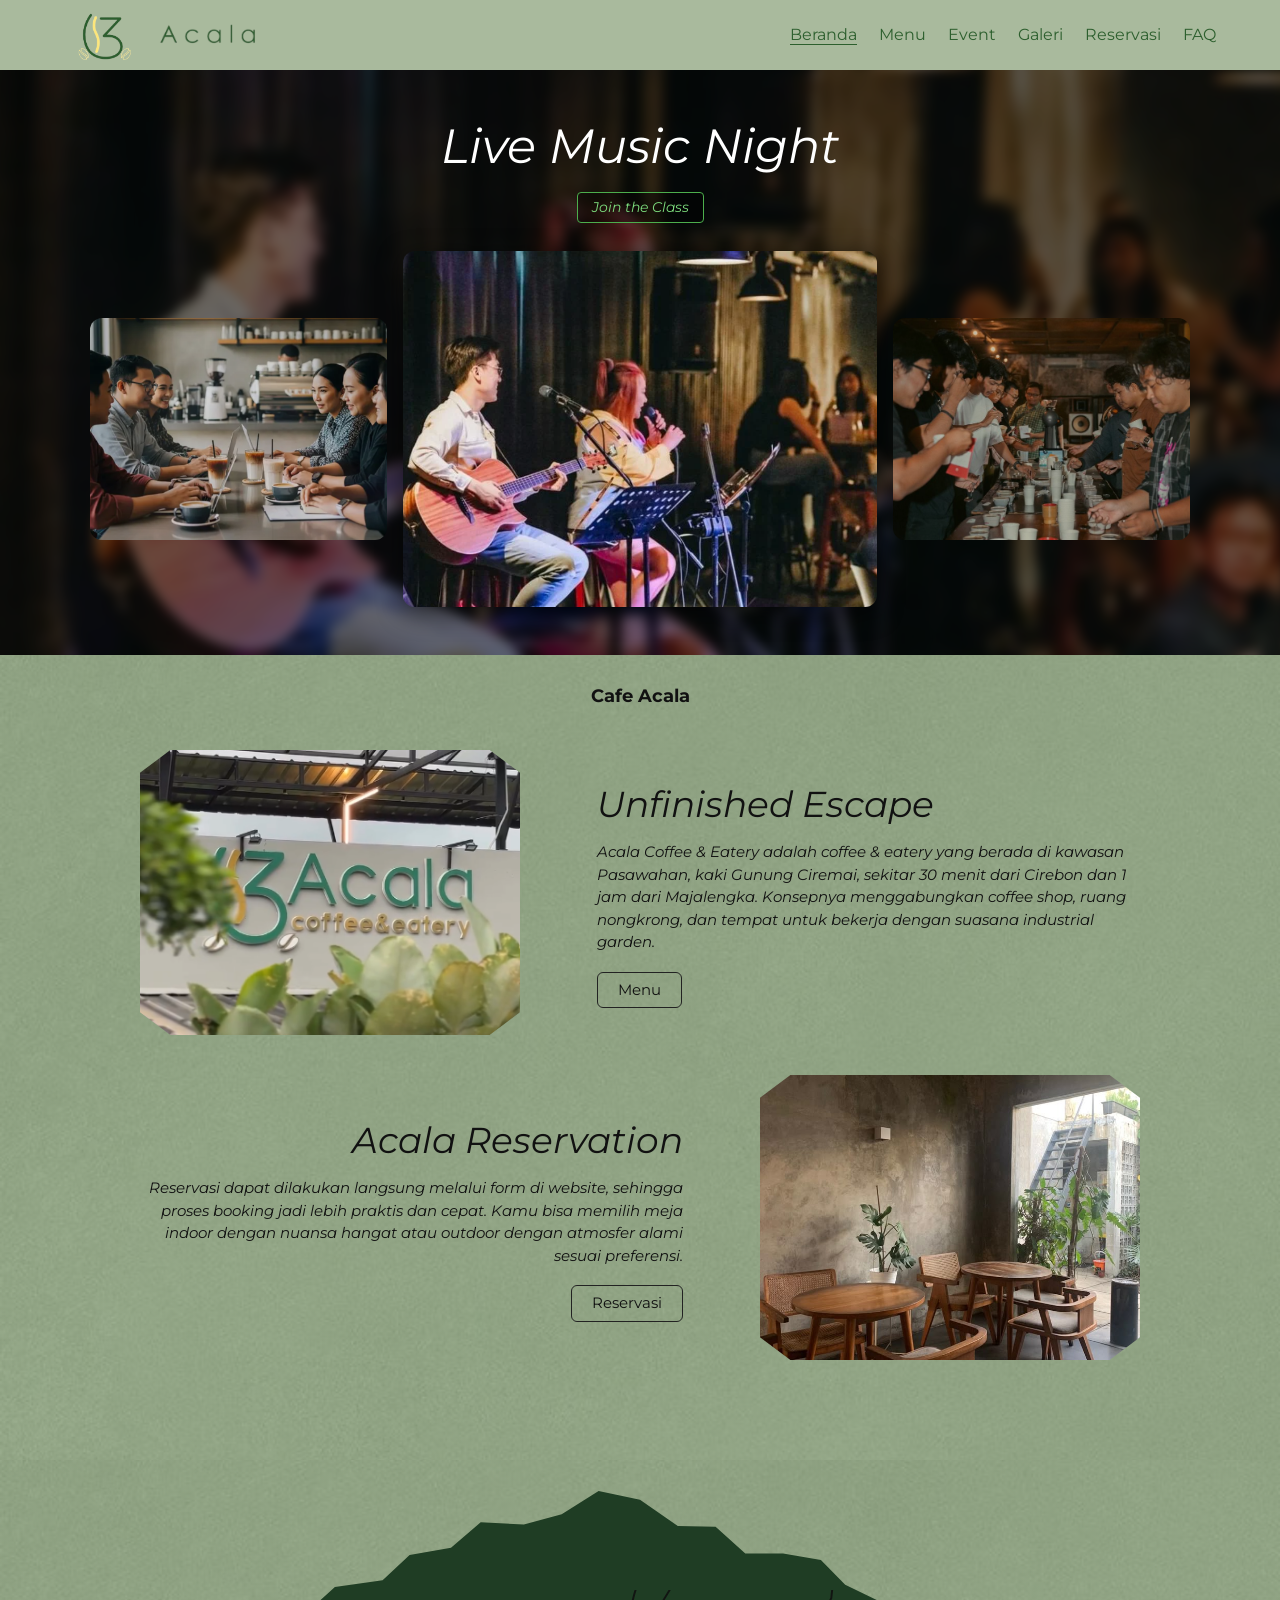
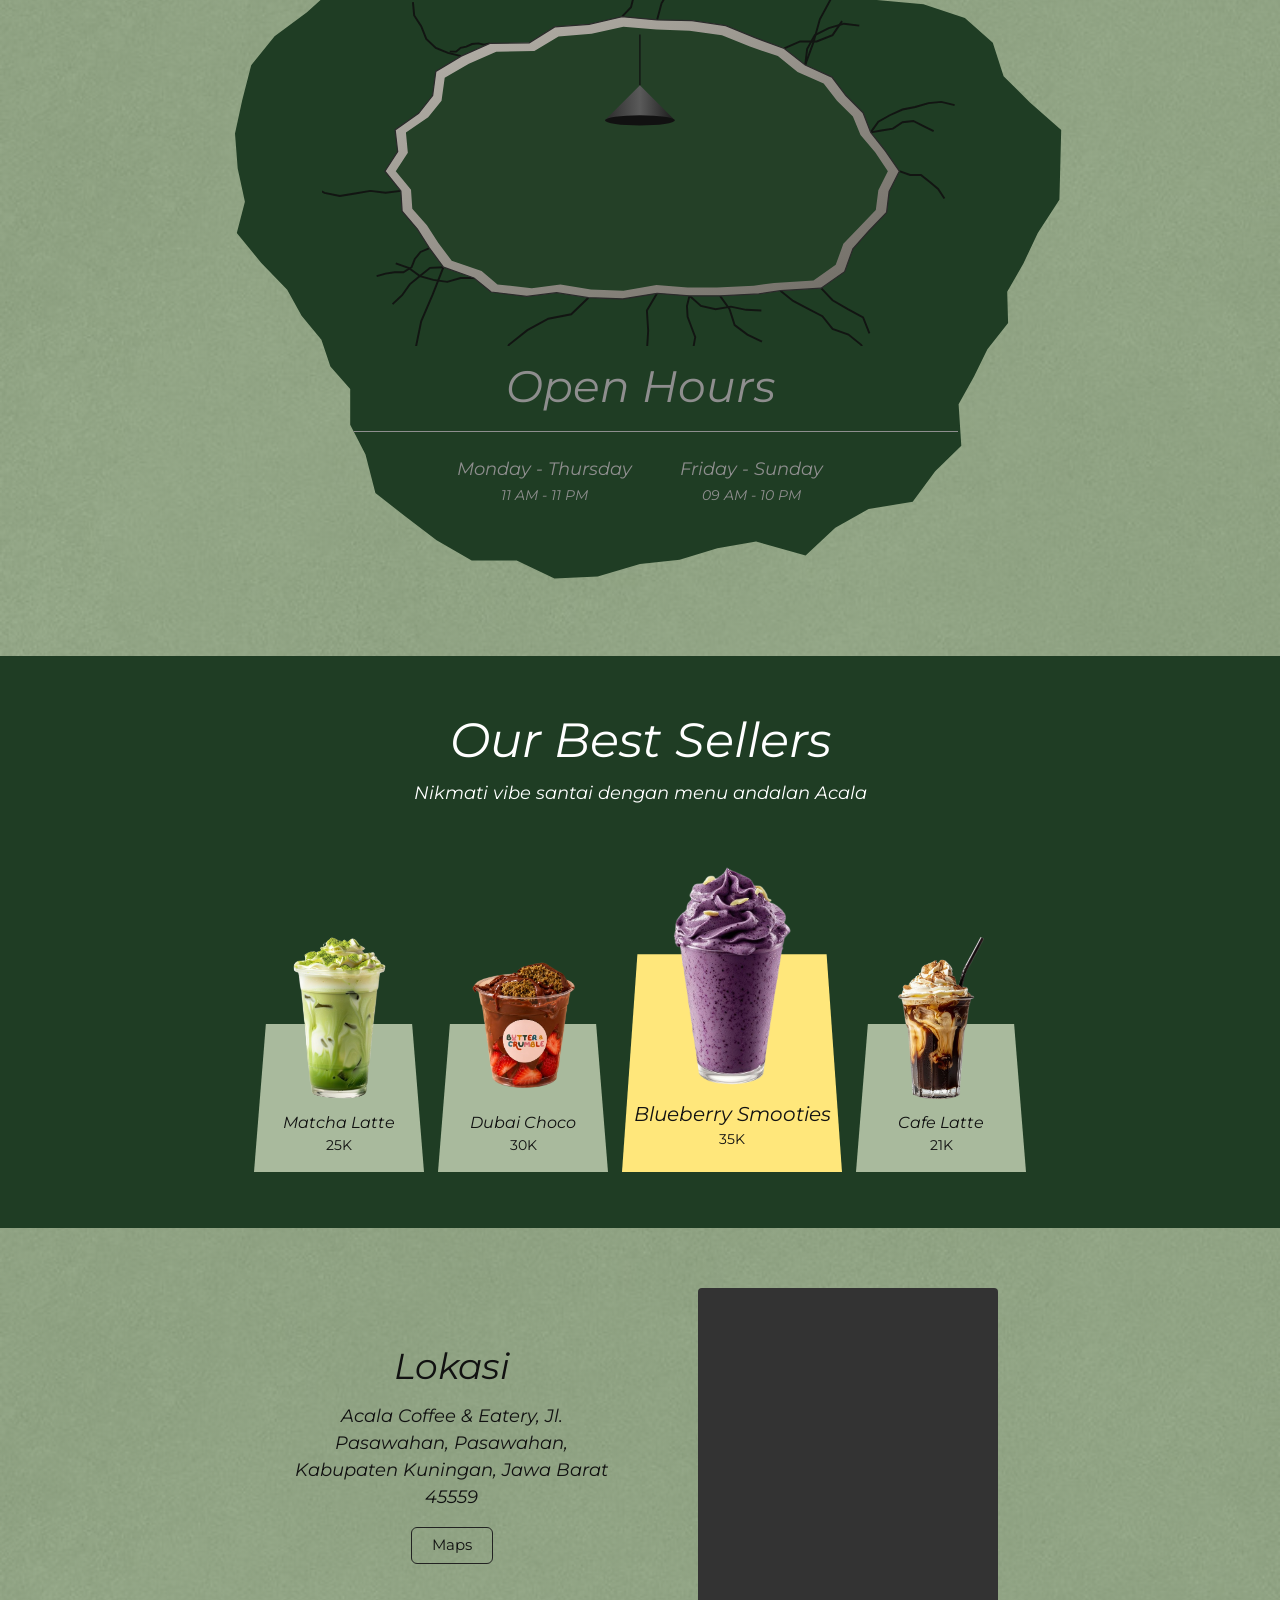
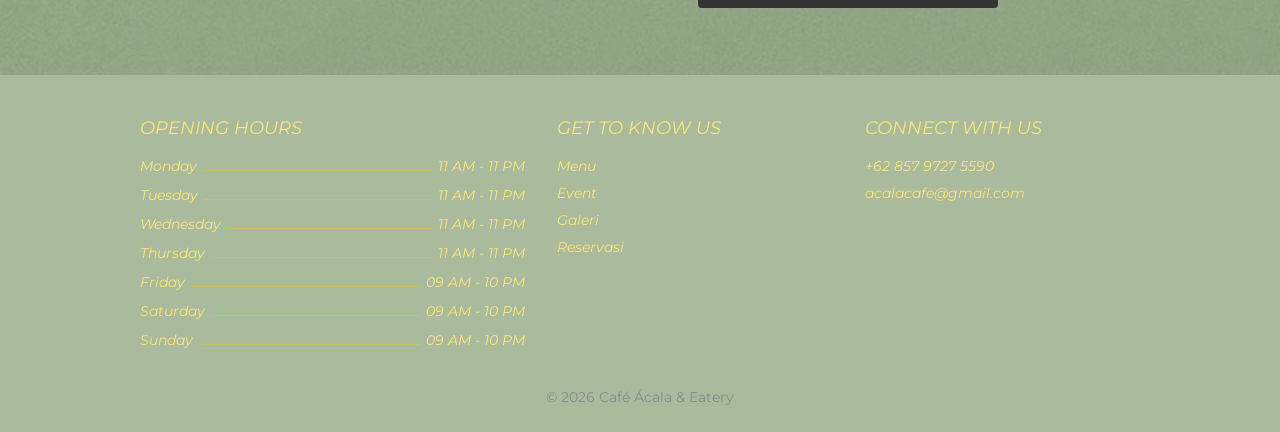
==== index.html @ d3c7beac "Frontend dashboard" ====
<!DOCTYPE html>
<html lang="id">
<head>
  <meta charset="UTF-8">
  <meta name="viewport" content="width=device-width, initial-scale=1">
  <title>Café Ácala</title>
  <link rel="preconnect" href="https://fonts.googleapis.com">
  <link rel="preconnect" href="https://fonts.gstatic.com" crossorigin>
  <link href="https://fonts.googleapis.com/css2?family=Montserrat:wght@400;500;600;700&display=swap" rel="stylesheet">
  <link rel="stylesheet" href="css/style.css">
</head>
<body>
  <header id="navbar" class="navbar"></header>

  <main>
    <!-- HERO: carousel event -->
    <section class="hero" id="event">
      <div class="hero-bg" id="hero-bg"></div>
      <div class="hero-text">
        <h1 id="hero-judul"></h1>
        <a id="hero-btn" class="btn-hijau" href="#">Join the Class</a>
      </div>
      <div class="hero-slider" id="hero-slider"></div>
    </section>

    <!-- TENTANG -->
    <section class="tembok">
      <h2 class="judul-kecil" id="nama">Cafe Acala</h2>

      <div class="blok">
        <figure class="foto-wrap kiri"><img src="assets/acala.png" alt="Tampak depan Café Ácala"></figure>
        <div class="blok-teks">
          <h3>Unfinished Escape</h3>
          <p id="deskripsi"></p>
          <a class="btn-garis" href="menu.html">Menu</a>
        </div>
      </div>

      <div class="blok balik">
        <div class="blok-teks">
          <h3>Acala Reservation</h3>
          <p>Reservasi dapat dilakukan langsung melalui form di website, sehingga proses booking jadi lebih praktis dan cepat. Kamu bisa memilih meja indoor dengan nuansa hangat atau outdoor dengan atmosfer alami sesuai preferensi.</p>
          <a class="btn-garis" href="reservasi.html">Reservasi</a>
        </div>
        <figure class="foto-wrap kanan"><img src="assets/duduk.jpg" alt="Area indoor Café Ácala"></figure>
      </div>
    </section>

    <!-- OPEN HOURS -->
    <section class="tembok jam-wrap">
      <div class="retak">
        <svg class="retak-svg" viewBox="0 0 1000 560" preserveAspectRatio="xMidYMid slice" aria-hidden="true">
          <defs>
            <linearGradient id="rimg" x1="0" y1="0" x2="1" y2="1"><stop offset="0" stop-color="#b9b5ad"/><stop offset="1" stop-color="#6f6b64"/></linearGradient>
            <linearGradient id="lampg" x1="0" y1="0" x2="1" y2="0"><stop offset="0" stop-color="#2b2b2b"/><stop offset=".5" stop-color="#5a5a5a"/><stop offset="1" stop-color="#1a1a1a"/></linearGradient>
          </defs>
          <g fill="none" stroke="#111" stroke-linejoin="miter" stroke-width="3" opacity=".9"><polyline points="727,92 752,81 778,81 803,71 818,49" /><polyline points="578,481 596,497 619,502 643,498 667,503 691,504" /><polyline points="527,477 511,504 513,536 511,568 510,600 526,628" /><polyline points="908,285 925,291 942,291 956,302 969,313 979,328" /><polyline points="419,484 392,510 356,517 323,535 294,558 279,592" /><polyline points="626,481 641,502 649,527 669,542 692,553" /><polyline points="169,406 155,412 146,423 141,436 128,444 114,444 100,446 86,450" /><polyline points="527,47 534,21 548,-2 565,-23 591,-29" /><polyline points="721,473 741,489 764,501 787,513 803,533 828,542 848,558 860,581" /><polyline points="191,436 174,479 156,521 147,565 159,609" /><polyline points="239,453 218,453 197,459 175,456 154,450 136,437 116,430" /><polyline points="264,84 255,86 246,84 236,85 227,89 218,91 211,97 201,97" /><polyline points="760,118 763,93 775,71 797,60 821,53 845,56" /><polyline points="785,469 803,488 827,502 851,515 861,540" /><polyline points="578,481 574,497 575,514 581,530 587,546 584,563 591,579 589,596" /><polyline points="472,42 486,27 491,7 497,-12 502,-32 509,-51 516,-70 511,-89" /><polyline points="124,316 100,319 76,316 52,320 28,324 4,319 -18,308" /><polyline points="191,436 170,437 154,450 138,463 126,480 111,494" /><polyline points="219,104 198,99 179,91 164,77 156,57 145,40 143,19" /><polyline points="863,224 880,221 898,218 913,208 930,206 946,214 962,222" /><polyline points="863,224 875,207 893,197 913,188 933,184 954,178 974,176 995,181" /><polyline points="760,118 773,82 783,46 801,13 805,-25 818,-61" /></g>
          <polygon points="908,285 892,317 888,350 860,379 835,407 822,443 785,469 721,473 687,478 626,481 578,481 527,477 473,486 419,484 369,476 322,482 266,475 239,453 191,436 169,406 150,376 126,348 124,316 99,285 119,254 115,220 152,194 174,166 179,128 219,104 264,84 326,83 366,58 420,54 472,42 527,47 582,48 635,56 681,75 727,92 760,118 802,137 824,166 851,193 863,224 886,253" fill="url(#rimg)" stroke="#2a2a2a" stroke-width="2"/>
          <polygon points="890,285 875,315 871,346 845,373 820,399 808,432 773,457 711,461 679,465 621,468 575,468 526,464 474,473 423,471 375,463 330,469 276,463 251,442 204,426 183,398 165,370 142,344 140,314 116,285 135,256 132,224 167,200 188,174 193,138 231,116 274,97 334,96 372,73 424,69 474,58 526,62 578,64 629,71 673,89 717,104 748,129 789,147 810,174 835,199 847,228 870,255" fill="#244027"/>
          <line x1="500" y1="70" x2="500" y2="150" stroke="#111" stroke-width="2"/>
          <polygon points="445,205 555,205 500,150" fill="url(#lampg)"/>
          <ellipse cx="500" cy="205" rx="55" ry="8" fill="#111"/>
        </svg>
        <div class="retak-isi">
          <h2>Open Hours</h2>
          <div class="jam-grid" id="open-hours"></div>
        </div>
      </div>
    </section>

    <!-- BEST SELLERS -->
    <section class="best">
      <h2>Our Best Sellers</h2>
      <p>Nikmati vibe santai dengan menu andalan Acala</p>
      <div class="best-list" id="best-list"></div>
    </section>

    <!-- LOKASI -->
    <section class="tembok lokasi">
      <div class="lokasi-teks">
        <h2>Lokasi</h2>
        <p id="alamat"></p>
        <a id="btn-maps" class="btn-garis" target="_blank" rel="noopener">Maps</a>
      </div>
      <div class="peta-wrap">
        <iframe id="peta" title="Peta lokasi Café Ácala" loading="lazy" referrerpolicy="no-referrer-when-downgrade" allowfullscreen></iframe>
      </div>
    </section>
  </main>

  <footer id="footer" class="footer"></footer>

  <script src="js/api.js"></script>
  <script src="js/layout.js"></script>
  <script src="js/beranda.js"></script>
</body>
</html>
---- css/style.css ----
:root {
  --hitam: #A9BA9D;
  --kuning: #FFE77B;
  --hijau2: #2D5F2E;
  --tembok: #8EA67E;
  --tembok-gelap: #777;
  --hijau: #2f6a2f;
  --hijau-tua: #1f3d24;
  --teks: #111;
  --font: "Montserrat", Georgia, "Times New Roman", serif;
}
* { box-sizing: border-box; }
html { scroll-behavior: smooth; scroll-padding-top: 72px; }
body { margin: 0; font-family: var(--font); font-style: italic; color: var(--teks); background: var(--hitam); line-height: 1.5; }
img { max-width: 100%; display: block; }
a { color: inherit; }
h1, h2, h3, h4 { font-weight: 400; margin: 0; }
:focus-visible { outline: 3px solid var(--kuning); outline-offset: 2px; }

/* ---------- navbar ---------- */
.navbar { position: sticky; top: 0; z-index: 20; display: flex; align-items: center; justify-content: space-between; gap: 8px 16px; flex-wrap: wrap; padding: 10px 5vw; background: var(--hitam); }
.navbar .brand {display: flex; align-items: center; gap: 10px; color: #5b9a5b; text-decoration: none;}
.navbar .brand .logo-icon { height: 50px; width: auto;}
.navbar .brand .logo-text { height: 23px; width: auto;}
.navbar nav { display: flex; flex-wrap: wrap; gap: 4px 22px; }
.navbar nav a {
  color: var(--hijau2);
  text-decoration: none;
  font-size: 16px;
  font-style: normal;
}
.navbar nav a:hover, .navbar nav a.aktif { text-decoration: underline; text-underline-offset: 4px; }

/* ---------- tombol ---------- */
.btn-garis { display: inline-block; padding: 6px 20px; border: 1.5px solid #222; border-radius: 6px; text-decoration: none; background: transparent; font-style: normal; font-size: 15px; }
.btn-garis:hover { background: rgba(0,0,0,.12); }
.btn-hijau { display: inline-block; padding: 4px 14px; border: 1.5px solid #4cae4c; border-radius: 4px; color: #7ddc7d; background: rgba(0,0,0,.35); text-decoration: none; font-size: 14px; }
.btn-hijau:hover { background: rgba(76,174,76,.25); }

/* ---------- hero ---------- */
.hero { position: relative; overflow: hidden; min-height: 460px; padding: 40px 5vw 48px; text-align: center; color: #fff; display: flex; flex-direction: column; align-items: center; gap: 28px; }
.hero-bg { position: absolute; inset: -20px; background: #2a1d14 center/cover; filter: blur(6px) brightness(.45); transition: background-image .4s; }
.hero-text, .hero-slider { position: relative; }
.hero-text h1 { font-size: clamp(28px, 5vw, 48px); margin-bottom: 10px; }
.hero-slider { display: flex; align-items: center; justify-content: center; gap: 16px; width: 100%; max-width: 1100px; }
.slide { border: 0; padding: 0; background: none; cursor: pointer; flex: 1 1 0; border-radius: 12px; overflow: hidden; }
.slide img { width: 100%; height: 100%; object-fit: cover; aspect-ratio: 4/3; }
.slide.kiri, .slide.kanan { opacity: .8; }
.slide.tengah { flex: 1.6 1 0; box-shadow: 0 6px 24px rgba(0,0,0,.6); cursor: default; }

/* ---------- tembok beton ---------- */
.tembok {
    background:
        linear-gradient(
            rgba(142, 166, 126, 0.8),
            rgba(142, 166, 126, 0.8)
        ),
        url("../assets/background.jpg");
    background-size: cover;
    background-position: center;
    background-repeat: no-repeat;
    padding: 28px 7vw 60px;
}
.judul-kecil { text-align: center; font-size: 18px; font-style: normal; font-weight: 700; margin-bottom: 20px; }
.blok { display: flex; align-items: center; justify-content: center; gap: 6vw; margin: 40px auto; max-width: 1000px; }
.blok.balik { flex-direction: row; }
.blok-teks { flex: 1; text-align: left; }
.blok.balik .blok-teks { text-align: right; }
.blok h3 { font-size: clamp(26px, 4vw, 36px); margin-bottom: 10px; }
.blok p { margin: 0 0 18px; font-size: 15px; }
.foto-wrap {
    flex: 0 0 38%;
    max-width: 380px;
    margin: 0;
}
.foto-wrap img {
    width: 100%;
    aspect-ratio: 4/3;
    object-fit: cover;
    box-shadow: 0 6px 18px rgba(0,0,0,.4);

    clip-path: polygon(
        8% 0,
        92% 0,
        100% 8%,
        100% 92%,
        92% 100%,
        8% 100%,
        0 92%,
        0 8%
    );
}

/* ---------- open hours ---------- */
.jam-wrap { padding-top: 10px; }
.retak { position: relative; max-width: 900px; margin: 0 auto; padding: 120px 12% 90px; text-align: center; color: #8e8e8e; background: var(--hijau-tua);
  clip-path: polygon(94.2% 50.0%, 92.6% 54.2%, 90.8% 58.1%, 90.9% 62.4%, 88.6% 66.0%, 87.1% 69.8%, 85.4% 73.6%, 85.7% 79.3%, 82.8% 82.8%, 80.3% 87.0%, 75.4% 88.0%, 71.7% 90.6%, 68.4% 94.4%, 62.9% 92.5%, 58.6% 93.4%, 54.4% 95.0%, 50.0% 95.6%, 45.3% 97.3%, 40.5% 97.6%, 36.3% 95.1%, 31.3% 95.1%, 27.4% 92.3%, 23.9% 89.0%, 20.6% 85.8%, 19.5% 80.5%, 17.8% 76.4%, 17.8% 71.5%, 15.6% 68.4%, 14.6% 64.7%, 12.4% 61.4%, 10.8% 57.8%, 7.9% 54.1%, 5.2% 50.0%, 6.1% 45.7%, 5.3% 41.1%, 5.0% 36.3%, 5.8% 31.7%, 6.8% 26.9%, 9.4% 22.9%, 13.0% 19.6%, 16.1% 16.1%, 21.4% 15.2%, 24.4% 11.7%, 29.0% 10.7%, 32.3% 7.2%, 37.1% 7.5%, 41.3% 6.1%, 45.4% 2.9%, 50.0% 4.1%, 54.2% 7.7%, 58.4% 7.8%, 61.7% 11.5%, 65.9% 11.5%, 70.1% 12.4%, 72.8% 15.8%, 76.3% 17.9%, 81.5% 18.5%, 86.1% 20.4%, 89.2% 23.8%, 90.4% 28.4%, 93.3% 32.0%, 96.8% 35.8%, 96.7% 40.7%, 96.6% 45.4%); }
.lampu { position: absolute; top: 0; left: 50%; width: 3px; height: 50px; background: #222; transform: translateX(-50%); }
.lampu::after { content: ""; position: absolute; top: 48px; left: 50%; transform: translateX(-50%); border-left: 34px solid transparent; border-right: 34px solid transparent; border-top: 0; border-bottom: 30px solid #1a1a1a; }
.retak h2 { font-size: clamp(30px, 5vw, 44px); padding-bottom: 12px; border-bottom: 1px solid #8e8e8e; margin-bottom: 24px; }
.jam-grid { display: flex; justify-content: center; flex-wrap: wrap; gap: 20px 48px; }
.jam-grid h3 { font-size: 18px; }
.jam-grid p { margin: 2px 0 0; font-size: 14px; }

/* ---------- best sellers ---------- */
.best { background: var(--hijau-tua); color: #fff; text-align: center; padding: 48px 5vw 56px; }
.best h2 { font-size: clamp(32px, 5vw, 48px); }
.best > p { margin: 4px 0 34px; font-size: 18px; }
.best-list { display: flex; align-items: flex-end; justify-content: center; gap: 14px; max-width: 900px; margin: 0 auto; padding-top: 20px; }
.best-card { position: relative; flex: 1 1 0; max-width: 170px; display: flex; flex-direction: column; align-items: center; justify-content: flex-end; text-align: center; padding: 0 8px 16px; color: #111; text-decoration: none; }
.best-card::before { content: ""; position: absolute; left: 0; right: 0; bottom: 0; top: 38%; background: #A9BA9D; clip-path: polygon(7% 0, 93% 0, 100% 100%, 0 100%); }
.best-card > * { position: relative; }
.best-card img { height: 170px; width: auto; max-width: 100%; object-fit: contain; margin-bottom: 8px; }
.best-card h3 { font-size: 16px; }
.best-card small { font-size: 14px; font-style: normal; }
.best-card.sorot { flex: 1.3 1 0; max-width: 220px; padding-bottom: 22px; }
.best-card.sorot::before { background: var(--kuning); top: 30%; }
.best-card.sorot img { height: 230px; }
.best-card.sorot h3 { font-size: 20px; }

/* ---------- lokasi ---------- */
.lokasi { display: flex; align-items: center; justify-content: center; gap: 6vw; padding-top: 60px; }
.lokasi-teks { flex: 0 1 340px; text-align: center; }
.lokasi h2 { font-size: 36px; margin-bottom: 10px; }
.lokasi p { margin: 0 0 16px; font-size: 18px; }
.lokasi iframe { flex: 0 1 460px; width: 100%; height: 320px; border: 0; border-radius: 4px; background: #333; }

/* ---------- footer ---------- */
.footer { background: var(--hitam); color: var(--kuning); padding: 40px 7vw 18px; }
.footer-grid { display: grid; grid-template-columns: 1.4fr 1fr 1fr; gap: 32px; max-width: 1000px; margin: 0 auto; }
.footer h4 { font-size: 18px; text-transform: uppercase; margin-bottom: 14px; }
.footer a { text-decoration: none; }
.footer a:hover { text-decoration: underline; }
.footer ul { list-style: none; margin: 0; padding: 0; }
.footer p { margin: 0 0 6px; font-size: 14px; }
.jam-list li { display: flex; align-items: baseline; gap: 6px; font-size: 14px; margin-bottom: 8px; }
.jam-list i { flex: 1; border-bottom: 1px solid rgba(232,197,42,.5); }
.link-list li { margin-bottom: 6px; font-size: 14px; }
.sosmed { display: flex; gap: 14px; margin-top: 12px; }
.copy { text-align: center; color: #888; font-size: 12px; font-style: normal; margin-top: 28px !important; }

/* ---------- halaman lain (menu, galeri, faq, event, detail) ---------- */
.section { padding: 24px 5vw; background: var(--tembok); min-height: 60vh; }
.section h1 { margin-bottom: 16px; }
.grid { display: grid; grid-template-columns: repeat(auto-fill, minmax(160px, 1fr)); gap: 14px; }
.card { background: #eee; border-radius: 8px; overflow: hidden; box-shadow: 0 2px 8px rgba(0,0,0,.3); text-decoration: none; color: inherit; margin: 0; }
.card img { width: 100%; aspect-ratio: 4/3; object-fit: cover; }
.card h3, .card small, .card figcaption { display: block; padding: 6px 10px; margin: 0; }
figure.card { cursor: pointer; }
.img-wrap { position: relative; }
.badge { position: absolute; top: 8px; left: 8px; background: var(--kuning); color: #111; font-size: 12px; font-weight: bold; padding: 3px 10px; border-radius: 999px; font-style: normal; }
.badge-inline { position: static; display: inline-block; margin: 10px 0 0; }
.detail-img { width: 100%; max-height: 340px; object-fit: cover; border-radius: 8px; }
.btn { display: inline-block; padding: 8px 18px; background: var(--hitam); color: var(--kuning); border-radius: 6px; text-decoration: none; margin: 10px 0; }
.faq-item { background: #eee; border-radius: 6px; margin-bottom: 8px; padding: 10px 14px; }
.faq-item summary { cursor: pointer; font-weight: bold; }
.lightbox { position: fixed; inset: 0; background: rgba(0,0,0,.88); display: flex; flex-direction: column; align-items: center; justify-content: center; padding: 16px; z-index: 30; }
.lightbox[hidden] { display: none; }
.lightbox img { max-width: 100%; max-height: 75vh; }
.lightbox p { color: #fff; text-align: center; }

/* ---------- mobile ---------- */
@media (max-width: 720px) {
  .navbar nav { gap: 4px 14px; }
  .navbar nav a { font-size: 14px; }
  .hero { min-height: 0; padding-bottom: 32px; }
  .hero-slider { gap: 8px; }
  .slide.kiri, .slide.kanan { flex: 0 0 16%; }
  .slide.kiri img, .slide.kanan img { aspect-ratio: 3/5; }
  .slide.tengah { flex: 1 1 0; }
  .tembok { padding: 24px 6vw 36px; }
  .blok { flex-direction: column; gap: 22px; margin: 28px auto; }
  .blok.balik { flex-direction: column-reverse; }
  .blok-teks, .blok.balik .blok-teks { text-align: center; }
  .foto-miring { flex-basis: auto; width: 82%; }
  .retak { padding: 100px 14% 70px; }
  .best { padding: 36px 3vw 40px; }
  .best-list { gap: 6px; }
  .best-card { padding: 0 3px 10px; }
  .best-card img { height: 100px; }
  .best-card h3 { font-size: 11px; }
  .best-card small { font-size: 11px; }
  .best-card.sorot img { height: 140px; }
  .best-card.sorot h3 { font-size: 13px; }
  .lokasi { flex-direction: column; gap: 24px; padding-top: 36px; }
  .lokasi-teks { flex: 0 0 auto; }
  .lokasi iframe { flex: 0 0 auto; height: 260px; }
  .footer-grid { grid-template-columns: 1fr; }
}
@media (prefers-reduced-motion: reduce) { html { scroll-behavior: auto; } .hero-bg { transition: none; } }
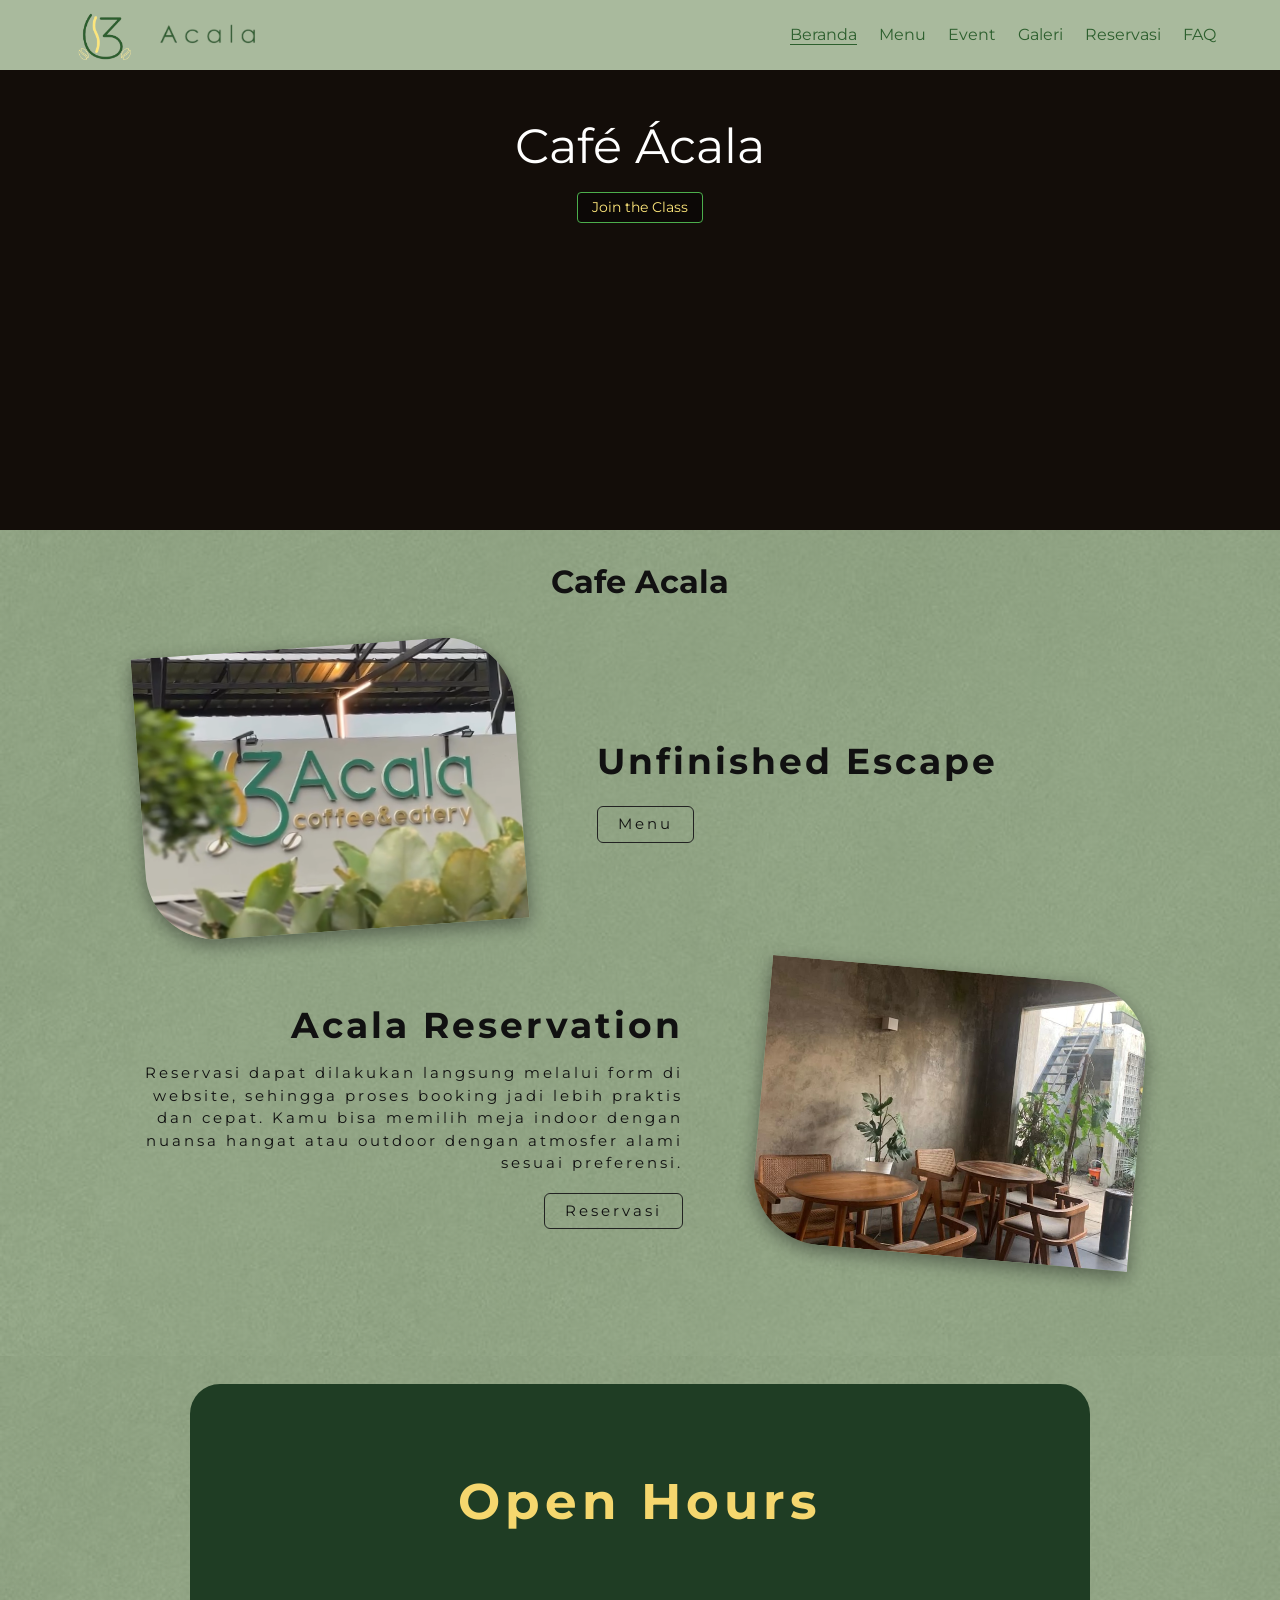
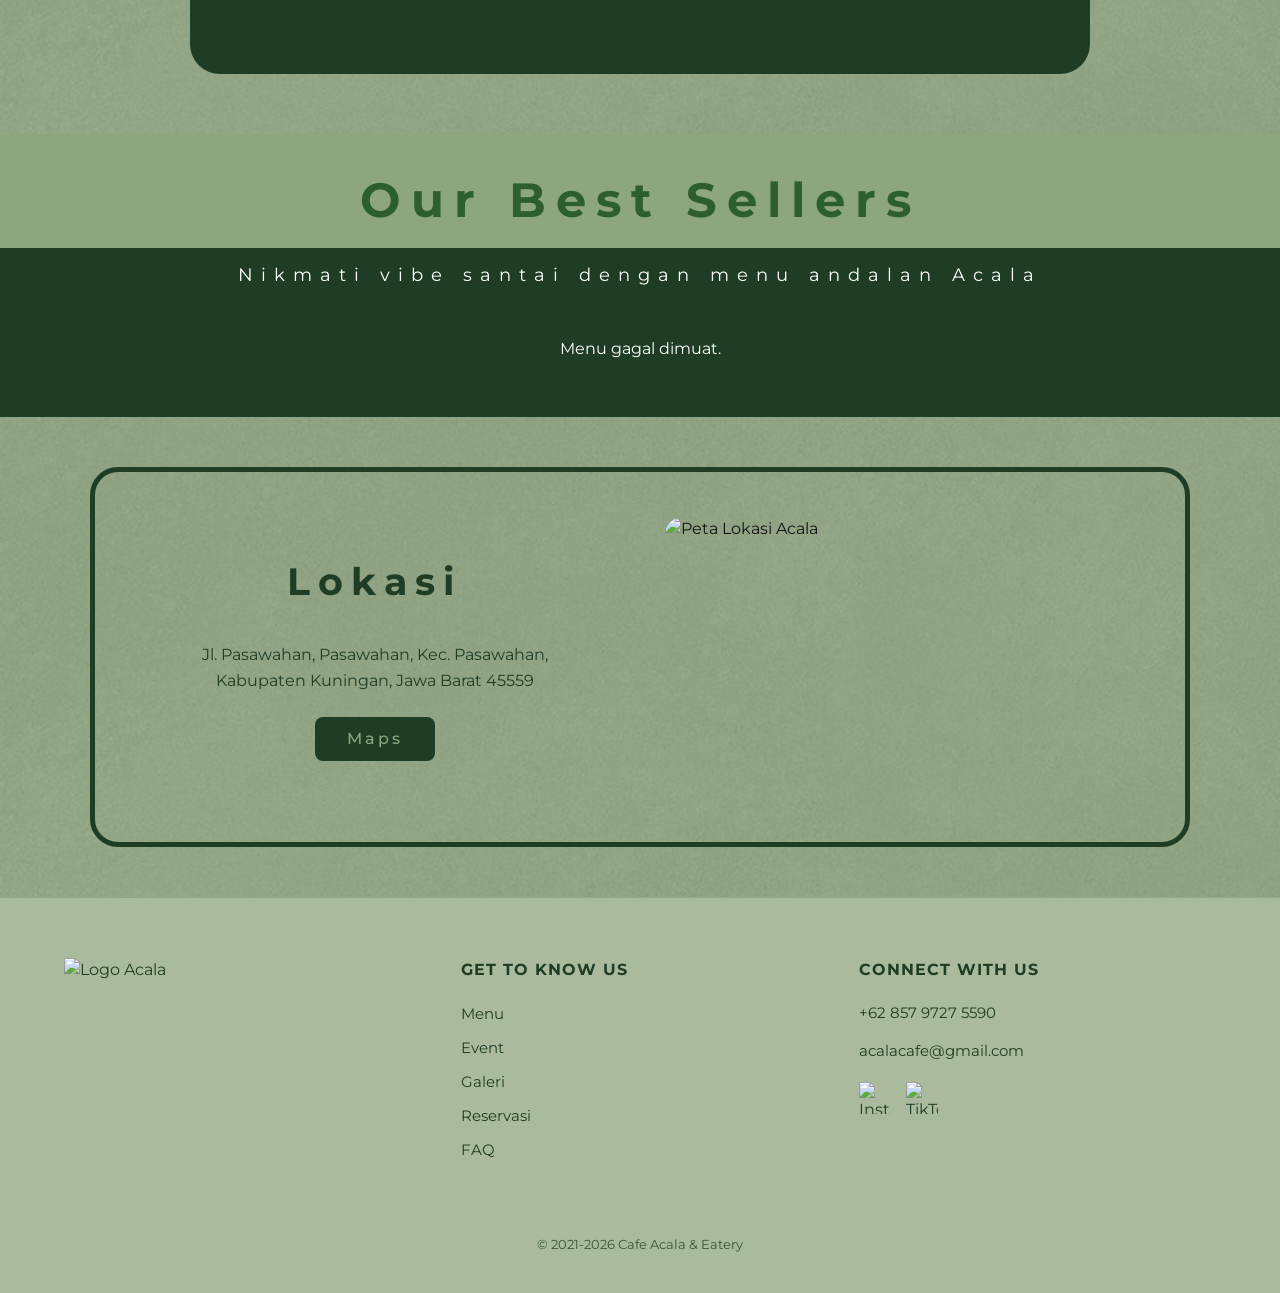
==== commit cd26f875: "perbaikan index,css,beranda" ====
--- a/index.html
+++ b/index.html
@@ -69,26 +69,70 @@
     </section>
 
     <!-- BEST SELLERS -->
+    <div class="best-header-wrapper">
+      <h2>Our Best Sellers</h2>
+    </div>
+
     <section class="best">
-      <h2>Our Best Sellers</h2>
       <p>Nikmati vibe santai dengan menu andalan Acala</p>
       <div class="best-list" id="best-list"></div>
     </section>
 
     <!-- LOKASI -->
-    <section class="tembok lokasi">
-      <div class="lokasi-teks">
-        <h2>Lokasi</h2>
-        <p id="alamat"></p>
-        <a id="btn-maps" class="btn-garis" target="_blank" rel="noopener">Maps</a>
-      </div>
-      <div class="peta-wrap">
-        <iframe id="peta" title="Peta lokasi Café Ácala" loading="lazy" referrerpolicy="no-referrer-when-downgrade" allowfullscreen></iframe>
-      </div>
-    </section>
+    <section class="lokasi-section">
+  <div class="lokasi-container">
+    <div class="lokasi-info">
+      <h2>Lokasi</h2>
+      <p>Jl. Pasawahan, Pasawahan, Kec. Pasawahan, Kabupaten Kuningan, Jawa Barat 45559</p>
+      <a href="https://maps.app.goo.gl/fpt4zMppHTDTgp8d6?g_st=aw" target="_blank" class="btn-maps">Maps</a>
+    </div>
+    <div class="lokasi-map">
+      <img src="assets/peta.png" alt="Peta Lokasi Acala" />
+    </div>
+  </div>
+</section>
   </main>
 
-  <footer id="footer" class="footer"></footer>
+  <footer class="footer-section">
+  <div class="footer-container">
+    <!-- Kolom 1: Logo & Nama Brand -->
+    <div class="footer-col footer-brand">
+      <img src="assets/logo_acala.png" alt="Logo Acala" class="footer-logo" />
+    </div>
+
+    <!-- Kolom 2: Get to Know Us -->
+    <div class="footer-col">
+      <h3>GET TO KNOW US</h3>
+      <ul class="footer-links">
+        <li><a href="#menu">Menu</a></li>
+        <li><a href="#event">Event</a></li>
+        <li><a href="#galeri">Galeri</a></li>
+        <li><a href="#reservasi">Reservasi</a></li>
+        <li><a href="#faq">FAQ</a></li>
+      </ul>
+    </div>
+
+    <!-- Kolom 3: Connect With Us -->
+    <div class="footer-col">
+      <h3>CONNECT WITH US</h3>
+      <p class="footer-contact">+62 857 9727 5590</p>
+      <p class="footer-contact">acalacafe@gmail.com</p>
+      <div class="footer-socials">
+        <a href="https://instagram.com" target="_blank" aria-label="Instagram">
+          <img src="assets/Instagram_logo_2022.svg.webp" alt="Instagram" />
+        </a>
+        <a href="https://tiktok.com" target="_blank" aria-label="TikTok">
+          <img src="assets/tiktok-icon2.png" alt="TikTok" />
+        </a>
+      </div>
+    </div>
+  </div>
+
+  <!-- Copyright di bagian paling bawah -->
+  <div class="footer-bottom">
+    <p>&copy; 2021-2026 Cafe Acala & Eatery</p>
+  </div>
+</footer>
 
   <script src="js/api.js"></script>
   <script src="js/layout.js"></script>
--- a/css/style.css
+++ b/css/style.css
@@ -11,7 +11,7 @@
 }
 * { box-sizing: border-box; }
 html { scroll-behavior: smooth; scroll-padding-top: 72px; }
-body { margin: 0; font-family: var(--font); font-style: italic; color: var(--teks); background: var(--hitam); line-height: 1.5; }
+body { margin: 0; font-family: var(--font); font-style: normal; color: var(--teks); background: var(--hitam); line-height: 1.5; }
 img { max-width: 100%; display: block; }
 a { color: inherit; }
 h1, h2, h3, h4 { font-weight: 400; margin: 0; }
@@ -34,14 +34,18 @@
 /* ---------- tombol ---------- */
 .btn-garis { display: inline-block; padding: 6px 20px; border: 1.5px solid #222; border-radius: 6px; text-decoration: none; background: transparent; font-style: normal; font-size: 15px; }
 .btn-garis:hover { background: rgba(0,0,0,.12); }
-.btn-hijau { display: inline-block; padding: 4px 14px; border: 1.5px solid #4cae4c; border-radius: 4px; color: #7ddc7d; background: rgba(0,0,0,.35); text-decoration: none; font-size: 14px; }
+.btn-hijau { display: inline-block; padding: 4px 14px; border: 1.5px solid #4cae4c; border-radius: 4px; color: #FFE77B; background: rgba(0,0,0,.35); text-decoration: none; font-size: 14px; }
 .btn-hijau:hover { background: rgba(76,174,76,.25); }
 
 /* ---------- hero ---------- */
 .hero { position: relative; overflow: hidden; min-height: 460px; padding: 40px 5vw 48px; text-align: center; color: #fff; display: flex; flex-direction: column; align-items: center; gap: 28px; }
 .hero-bg { position: absolute; inset: -20px; background: #2a1d14 center/cover; filter: blur(6px) brightness(.45); transition: background-image .4s; }
 .hero-text, .hero-slider { position: relative; }
-.hero-text h1 { font-size: clamp(28px, 5vw, 48px); margin-bottom: 10px; }
+.hero-text h1 {
+    font-family: "Montserrat";
+    font-size: clamp(28px, 5vw, 48px);
+    margin-bottom: 10px;
+}
 .hero-slider { display: flex; align-items: center; justify-content: center; gap: 16px; width: 100%; max-width: 1100px; }
 .slide { border: 0; padding: 0; background: none; cursor: pointer; flex: 1 1 0; border-radius: 12px; overflow: hidden; }
 .slide img { width: 100%; height: 100%; object-fit: cover; aspect-ratio: 4/3; }
@@ -61,83 +65,424 @@
     background-repeat: no-repeat;
     padding: 28px 7vw 60px;
 }
-.judul-kecil { text-align: center; font-size: 18px; font-style: normal; font-weight: 700; margin-bottom: 20px; }
+.judul-kecil { text-align: center; font-size: 32px; font-s.judul-kecil {
+    text-align: center;
+    font-family: "Montserrat", sans-serif;
+    font-size: 18px;
+    font-style: normal;
+    font-weight: 700;
+    margin-bottom: 20px;
+    letter-spacing: 5px;
+}tyle: normal; font-weight: 700; margin-bottom: 20px; }
 .blok { display: flex; align-items: center; justify-content: center; gap: 6vw; margin: 40px auto; max-width: 1000px; }
 .blok.balik { flex-direction: row; }
-.blok-teks { flex: 1; text-align: left; }
+.blok-teks {
+  flex: 1;
+  text-align: left;
+  font-family: "Montserrat", sans-serif;
+  font-style: normal;
+  letter-spacing: 3px;
+}
 .blok.balik .blok-teks { text-align: right; }
-.blok h3 { font-size: clamp(26px, 4vw, 36px); margin-bottom: 10px; }
+.blok h3 { font-weight: 700; font-size: clamp(26px, 4vw, 36px); margin-bottom: 10px; }
 .blok p { margin: 0 0 18px; font-size: 15px; }
 .foto-wrap {
     flex: 0 0 38%;
     max-width: 380px;
     margin: 0;
 }
+
 .foto-wrap img {
     width: 100%;
     aspect-ratio: 4/3;
     object-fit: cover;
+    border-radius: 0 70px 0 70px;
     box-shadow: 0 6px 18px rgba(0,0,0,.4);
-
-    clip-path: polygon(
-        8% 0,
-        92% 0,
-        100% 8%,
-        100% 92%,
-        92% 100%,
-        8% 100%,
-        0 92%,
-        0 8%
-    );
+}
+
+.foto-wrap.kiri img {
+    transform: rotate(-4deg);
+}
+
+.foto-wrap.kanan img {
+    transform: rotate(5deg);
 }
 
 /* ---------- open hours ---------- */
-.jam-wrap { padding-top: 10px; }
-.retak { position: relative; max-width: 900px; margin: 0 auto; padding: 120px 12% 90px; text-align: center; color: #8e8e8e; background: var(--hijau-tua);
-  clip-path: polygon(94.2% 50.0%, 92.6% 54.2%, 90.8% 58.1%, 90.9% 62.4%, 88.6% 66.0%, 87.1% 69.8%, 85.4% 73.6%, 85.7% 79.3%, 82.8% 82.8%, 80.3% 87.0%, 75.4% 88.0%, 71.7% 90.6%, 68.4% 94.4%, 62.9% 92.5%, 58.6% 93.4%, 54.4% 95.0%, 50.0% 95.6%, 45.3% 97.3%, 40.5% 97.6%, 36.3% 95.1%, 31.3% 95.1%, 27.4% 92.3%, 23.9% 89.0%, 20.6% 85.8%, 19.5% 80.5%, 17.8% 76.4%, 17.8% 71.5%, 15.6% 68.4%, 14.6% 64.7%, 12.4% 61.4%, 10.8% 57.8%, 7.9% 54.1%, 5.2% 50.0%, 6.1% 45.7%, 5.3% 41.1%, 5.0% 36.3%, 5.8% 31.7%, 6.8% 26.9%, 9.4% 22.9%, 13.0% 19.6%, 16.1% 16.1%, 21.4% 15.2%, 24.4% 11.7%, 29.0% 10.7%, 32.3% 7.2%, 37.1% 7.5%, 41.3% 6.1%, 45.4% 2.9%, 50.0% 4.1%, 54.2% 7.7%, 58.4% 7.8%, 61.7% 11.5%, 65.9% 11.5%, 70.1% 12.4%, 72.8% 15.8%, 76.3% 17.9%, 81.5% 18.5%, 86.1% 20.4%, 89.2% 23.8%, 90.4% 28.4%, 93.3% 32.0%, 96.8% 35.8%, 96.7% 40.7%, 96.6% 45.4%); }
-.lampu { position: absolute; top: 0; left: 50%; width: 3px; height: 50px; background: #222; transform: translateX(-50%); }
-.lampu::after { content: ""; position: absolute; top: 48px; left: 50%; transform: translateX(-50%); border-left: 34px solid transparent; border-right: 34px solid transparent; border-top: 0; border-bottom: 30px solid #1a1a1a; }
-.retak h2 { font-size: clamp(30px, 5vw, 44px); padding-bottom: 12px; border-bottom: 1px solid #8e8e8e; margin-bottom: 24px; }
-.jam-grid { display: flex; justify-content: center; flex-wrap: wrap; gap: 20px 48px; }
-.jam-grid h3 { font-size: 18px; }
-.jam-grid p { margin: 2px 0 0; font-size: 14px; }
-
-/* ---------- best sellers ---------- */
-.best { background: var(--hijau-tua); color: #fff; text-align: center; padding: 48px 5vw 56px; }
-.best h2 { font-size: clamp(32px, 5vw, 48px); }
-.best > p { margin: 4px 0 34px; font-size: 18px; }
-.best-list { display: flex; align-items: flex-end; justify-content: center; gap: 14px; max-width: 900px; margin: 0 auto; padding-top: 20px; }
-.best-card { position: relative; flex: 1 1 0; max-width: 170px; display: flex; flex-direction: column; align-items: center; justify-content: flex-end; text-align: center; padding: 0 8px 16px; color: #111; text-decoration: none; }
-.best-card::before { content: ""; position: absolute; left: 0; right: 0; bottom: 0; top: 38%; background: #A9BA9D; clip-path: polygon(7% 0, 93% 0, 100% 100%, 0 100%); }
-.best-card > * { position: relative; }
-.best-card img { height: 170px; width: auto; max-width: 100%; object-fit: contain; margin-bottom: 8px; }
-.best-card h3 { font-size: 16px; }
-.best-card small { font-size: 14px; font-style: normal; }
-.best-card.sorot { flex: 1.3 1 0; max-width: 220px; padding-bottom: 22px; }
-.best-card.sorot::before { background: var(--kuning); top: 30%; }
-.best-card.sorot img { height: 230px; }
-.best-card.sorot h3 { font-size: 20px; }
-
-/* ---------- lokasi ---------- */
-.lokasi { display: flex; align-items: center; justify-content: center; gap: 6vw; padding-top: 60px; }
-.lokasi-teks { flex: 0 1 340px; text-align: center; }
-.lokasi h2 { font-size: 36px; margin-bottom: 10px; }
-.lokasi p { margin: 0 0 16px; font-size: 18px; }
-.lokasi iframe { flex: 0 1 460px; width: 100%; height: 320px; border: 0; border-radius: 4px; background: #333; }
-
-/* ---------- footer ---------- */
-.footer { background: var(--hitam); color: var(--kuning); padding: 40px 7vw 18px; }
-.footer-grid { display: grid; grid-template-columns: 1.4fr 1fr 1fr; gap: 32px; max-width: 1000px; margin: 0 auto; }
-.footer h4 { font-size: 18px; text-transform: uppercase; margin-bottom: 14px; }
-.footer a { text-decoration: none; }
-.footer a:hover { text-decoration: underline; }
-.footer ul { list-style: none; margin: 0; padding: 0; }
-.footer p { margin: 0 0 6px; font-size: 14px; }
-.jam-list li { display: flex; align-items: baseline; gap: 6px; font-size: 14px; margin-bottom: 8px; }
-.jam-list i { flex: 1; border-bottom: 1px solid rgba(232,197,42,.5); }
-.link-list li { margin-bottom: 6px; font-size: 14px; }
-.sosmed { display: flex; gap: 14px; margin-top: 12px; }
-.copy { text-align: center; color: #888; font-size: 12px; font-style: normal; margin-top: 28px !important; }
+.retak {
+    position: relative;
+    max-width: 900px;
+    margin: 0 auto;
+    padding: 80px 10%;
+    text-align: center;
+    background: #1f3d24;
+    border-radius: 30px; /* dibuat lebih tumpul */
+}
+.retak-svg {
+    display: none;
+}
+.lampu {
+    display: none;
+}
+.retak h2 {
+    font-family: "Montserrat", sans-serif;
+    font-size: clamp(50px, 5vw, 44px);
+    color: #F5D76E; /* kuning */
+    font-weight: 700;
+    margin-bottom: 55px;
+    border-bottom: none;
+    letter-spacing: 5px;
+}
+.jam-grid {
+    display: flex;
+    justify-content: center;
+    flex-wrap: wrap;
+    gap: 20px 80px;
+}
+.jam-grid h3 {
+    font-family: "Montserrat", sans-serif;
+    color: #F5D76E;
+    font-size: 25px;
+    font-weight: 500;
+    letter-spacing: 3px;
+}
+.jam-grid p {
+    font-family: "Montserrat", sans-serif;
+    color: #F5D76E;
+    margin: 2px 0 0;
+    font-size: 18px;
+    font-weight: 90;
+    letter-spacing: 3px;
+}
+
+/* ---------- best sellers section ---------- */
+/* Container khusus bagian judul di luar section hijau tua */
+/* Wrapper untuk judul "Our Best Sellers" */
+.best-header-wrapper {
+  background: var(--tembok); /* Latar hijau muda */
+  text-align: center;
+  padding-top: 30px;    /* Jarak dari atas (konten sebelumnya) */
+  padding-bottom: 12px; /* Jarak bawah diperkecil agar rapat dengan card hijau */
+}
+
+.best-header-wrapper h2 {
+  font-family: "Montserrat", sans-serif;
+  font-size: clamp(32px, 5vw, 48px);
+  color: var(--hijau2);
+  font-weight: 700;
+  letter-spacing: 10px; /* Jarak antar huruf seperti gambar 2 */
+  margin: 0;            /* Menghilangkan margin bawaan agar tidak berjarak */
+}
+
+/* Card hijau tua */
+.best { 
+  background: var(--hijau-tua); 
+  color: #fff; 
+  text-align: center; 
+  padding-top: 14px;    /* Padding atas diperkecil agar teks mepet ke atas */
+  padding-bottom: 56px;
+  padding-left: 5vw;
+  padding-right: 5vw;
+}
+
+/* Teks di dalam card hijau tua */
+.best > p { 
+  margin-top: 0;        /* Menghilangkan jarak atas */
+  margin-bottom: 30px;  /* Jarak teks ke produk di bawahnya */
+  font-size: 18px; 
+  color: #fff; 
+  font-style: normal;
+  letter-spacing: 8px;
+}
+.best-list { 
+  display: flex; 
+  align-items: flex-end; 
+  justify-content: center; 
+  gap: 8px; 
+  max-width: 1100px; 
+  margin: 0 auto; 
+  padding-top: 18px; 
+}
+
+.best-card { 
+  position: relative; 
+  flex: 1 1 0; 
+  max-width: 190px; 
+  display: flex; 
+  flex-direction: column; 
+  align-items: center; 
+  justify-content: flex-end; 
+  text-align: center; 
+  padding: 0 10px 20px; 
+  color: #111; 
+  text-decoration: none; 
+}
+
+.best-card > * { 
+  position: relative; 
+}
+
+.best-card img { 
+  height: 190px; 
+  width: auto; 
+  max-width: 100%; 
+  object-fit: contain; 
+  margin-bottom: 10px; 
+}
+
+.best-card h3 { 
+  font-size: 17px; 
+  font-style: normal; 
+}
+
+.best-card small { 
+  font-size: 15px; 
+  font-style: normal; 
+}
+
+.best-card:nth-child(1)::before {
+  content: ""; 
+  position: absolute; 
+  left: 0; 
+  right: 0; 
+  bottom: -6px; 
+  top: 35%; 
+  background: #C4C4C4; 
+  clip-path: polygon(round 16px, 22% 0%, 78% 0%, 100% 100%, 0% 100%);
+}
+
+.best-card:nth-child(2)::before {
+  content: ""; 
+  position: absolute; 
+  left: 0; 
+  right: 0; 
+  bottom: -6px; 
+  top: 35%; 
+  background: #C4C4C4; 
+  clip-path: polygon(round 16px, 0% 0%, 100% 0%, 78% 100%, 22% 100%);
+}
+
+.best-card.sorot { 
+  flex: 1.6 1 0; 
+  max-width: 290px; 
+  padding-bottom: 28px; 
+}
+.best-card.sorot::before { 
+  content: ""; 
+  position: absolute; 
+  left: 0; 
+  right: 0; 
+  bottom: -14px; 
+  top: 32%; 
+  background: var(--kuning); 
+  clip-path: polygon(round 22px, 20% 0%, 80% 0%, 100% 100%, 0% 100%); 
+}
+.best-card.sorot img { 
+  height: 290px; 
+}
+.best-card.sorot h3 { 
+  font-size: 23px; 
+  font-style: normal; 
+}
+.best-card.sorot small { 
+  font-size: 17px; 
+  font-style: normal; 
+}
+
+.best-card:nth-child(4)::before {
+  content: ""; 
+  position: absolute; 
+  left: 0; 
+  right: 0; 
+  bottom: -6px; 
+  top: 35%; 
+  background: #C4C4C4; 
+  clip-path: polygon(round 16px, 0% 0%, 100% 0%, 78% 100%, 22% 100%);
+}
+
+/* ---------- LOKASI SECTION (Dibuat besar memenuhi layar sesuai UI/UX) ---------- */
+.lokasi-section {
+  padding: 50px 5vw;
+  background:
+    linear-gradient(
+      rgba(142, 166, 126, 0.8),
+      rgba(142, 166, 126, 0.8)
+    ),
+    url("../assets/background.jpg"); /* Menggunakan background gambar yang sama */
+  background-size: cover;
+  background-position: center;
+  background-repeat: no-repeat;
+  display: flex;
+  justify-content: center;
+}
+
+.lokasi-container {
+  display: flex;
+  align-items: center;
+  justify-content: space-between;
+  background: transparent;
+  border: 5px solid var(--hijau-tua); 
+  border-radius: 28px; 
+  padding: 45px 55px; 
+  max-width: 1100px; 
+  width: 100%;
+  gap: 40px;
+}
+
+.lokasi-info {
+  flex: 1.1;
+  text-align: center;
+  display: flex;
+  flex-direction: column;
+  align-items: center;
+}
+
+.lokasi-info h2 {
+  font-family: "Montserrat", sans-serif;
+  font-size: 38px; 
+  color: var(--hijau-tua);
+  font-weight: 700;
+  letter-spacing: 8px;
+  margin-bottom: 16px;
+}
+
+.lokasi-info p {
+  font-family: "Montserrat", sans-serif;
+  font-size: 16px; 
+  line-height: 1.6;
+  color: var(--hijau-tua);
+  margin-bottom: 24px;
+  max-width: 400px;
+}
+
+.btn-maps {
+  display: inline-block;
+  background: var(--hijau-tua); 
+  color: #8EA67E;
+  padding: 10px 32px;
+  border-radius: 8px;
+  text-decoration: none;
+  font-size: 16px;
+  font-weight: 500;
+  letter-spacing: 3px;
+  transition: opacity 0.2s;
+}
+
+.btn-maps:hover {
+  opacity: 0.9;
+}
+
+.lokasi-map {
+  flex: 1.2;
+  display: flex;
+  justify-content: center;
+}
+
+.lokasi-map img {
+  width: 100%;
+  max-width: 440px; 
+  height: 280px; 
+  object-fit: cover;
+  border-radius: 18px; 
+}
+
+/* ---------- FOOTER SECTION (Disesuaikan dengan referensi UI/UX) ---------- */
+.footer-section {
+  background: var(--hijau-footer); 
+  padding: 60px 5vw 25px;
+  color: var(--hijau-tua);
+  font-family: inherit;
+  border-top: 1px solid rgba(31, 61, 36, 0.15);
+}
+
+.footer-container {
+  max-width: 1200px;
+  margin: 0 auto;
+  display: flex;
+  justify-content: space-between;
+  align-items: flex-start;
+  gap: 40px;
+  padding-bottom: 30px;
+}
+
+.footer-col {
+  flex: 1;
+}
+
+.footer-brand {
+  display: flex;
+  align-items: center;
+}
+
+.footer-logo {
+  max-width: 160px;
+  height: auto;
+  object-fit: contain;
+}
+
+.footer-col h3 {
+  font-size: 16px;
+  font-weight: 700;
+  letter-spacing: 1px;
+  color: var(--hijau-tua);
+  margin-bottom: 20px;
+  font-style: normal;
+}
+
+.footer-links {
+  list-style: none;
+  padding: 0;
+  margin: 0;
+}
+
+.footer-links li {
+  margin-bottom: 10px;
+}
+
+.footer-links a {
+  color: var(--hijau-tua);
+  text-decoration: none;
+  font-size: 15px;
+  font-style: normal;
+  transition: opacity 0.2s;
+}
+
+.footer-links a:hover {
+  opacity: 0.7;
+}
+
+.footer-contact {
+  font-size: 15px;
+  color: var(--hijau-tua);
+  margin-bottom: 10px;
+  font-style: normal;
+}
+
+.footer-socials {
+  display: flex;
+  gap: 15px;
+  margin-top: 20px;
+}
+
+.footer-socials img {
+  width: 32px;
+  height: 32px;
+  object-fit: contain;
+  transition: transform 0.2s;
+}
+
+.footer-socials img:hover {
+  transform: scale(1.08);
+}
+
+.footer-bottom {
+  text-align: center;
+  padding-top: 20px;
+  font-size: 13px;
+  color: var(--hijau-tua);
+  opacity: 0.8;
+  font-style: normal;
+}
 
 /* ---------- halaman lain (menu, galeri, faq, event, detail) ---------- */
 .section { padding: 24px 5vw; background: var(--tembok); min-height: 60vh; }
@@ -160,7 +505,27 @@
 .lightbox p { color: #fff; text-align: center; }
 
 /* ---------- mobile ---------- */
-@media (max-width: 720px) {
+@media (max-width: 768px) {
+  .lokasi-container {
+    flex-direction: column;
+    text-align: center;
+    padding: 30px 20px;
+  }
+  .lokasi-info {
+    text-align: center;
+  }
+  .footer-container {
+    flex-direction: column;
+    align-items: center;
+    text-align: center;
+    gap: 30px;
+  }
+  .footer-brand {
+    justify-content: center;
+  }
+  .footer-socials {
+    justify-content: center;
+  }
   .navbar nav { gap: 4px 14px; }
   .navbar nav a { font-size: 14px; }
   .hero { min-height: 0; padding-bottom: 32px; }
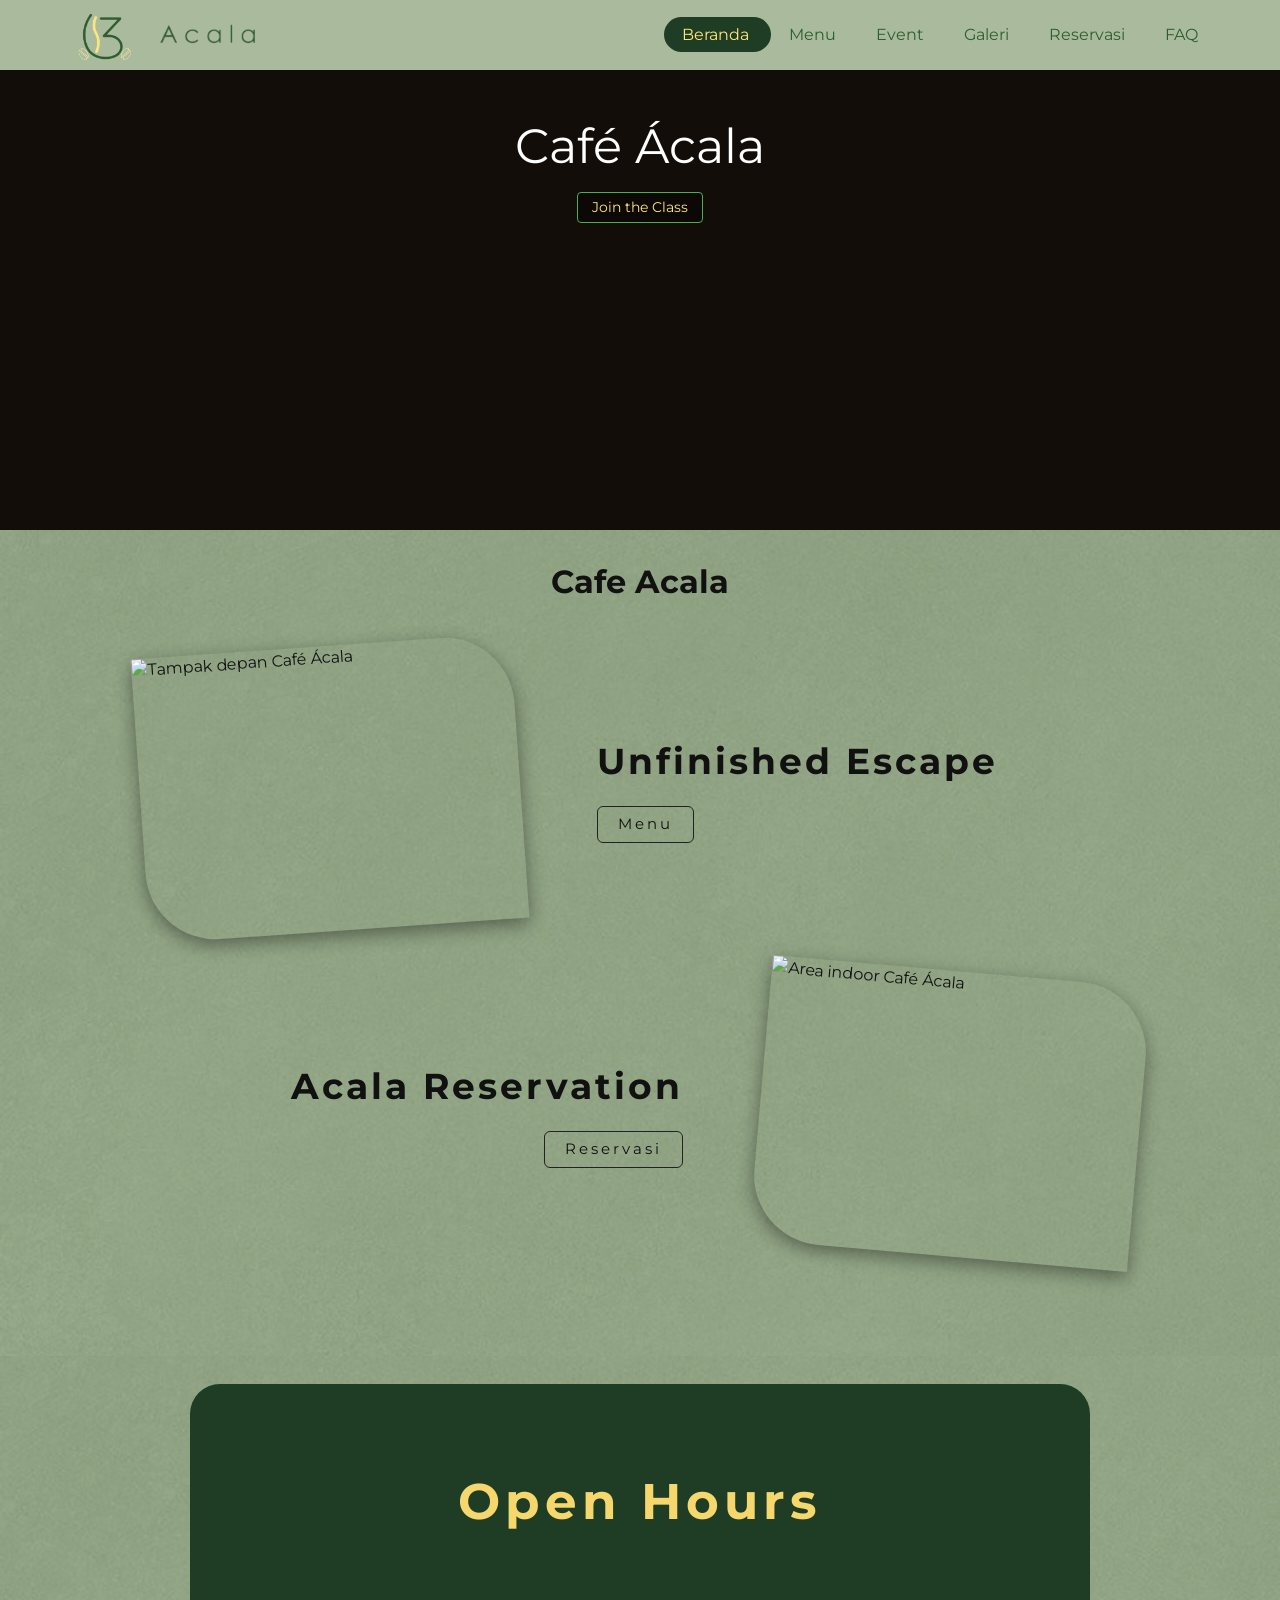
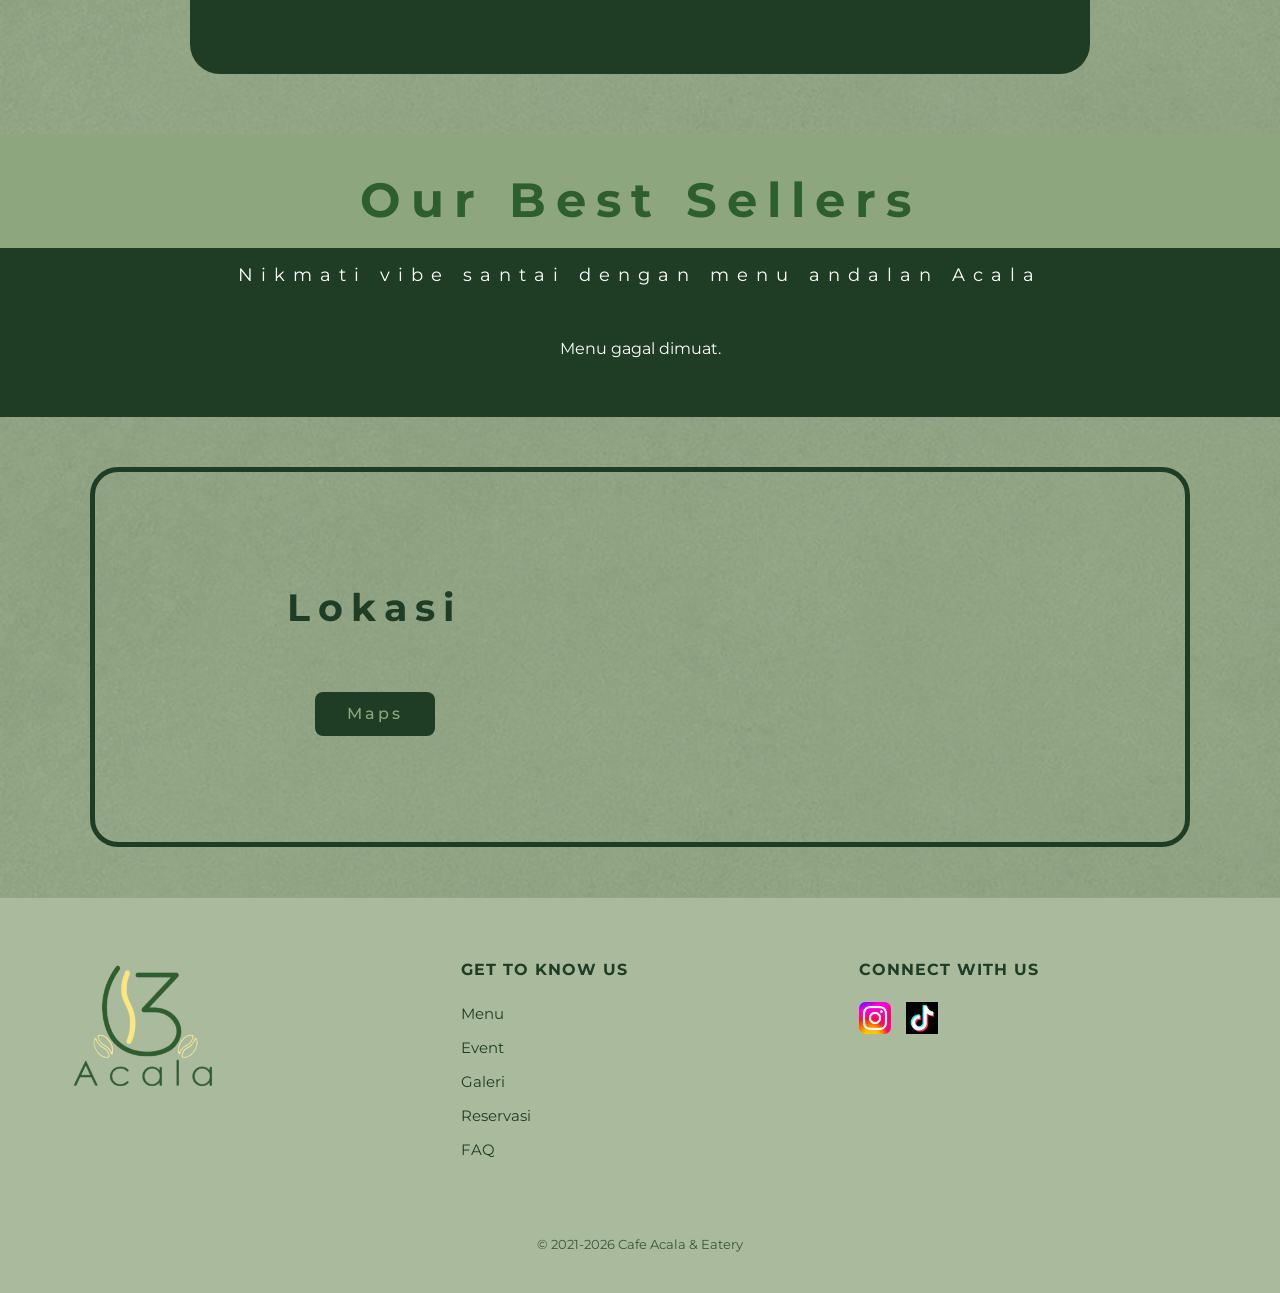
==== commit 64658a75: "update hari ini" ====
--- a/index.html
+++ b/index.html
@@ -24,27 +24,67 @@
     </section>
 
     <!-- TENTANG -->
-    <section class="tembok">
-      <h2 class="judul-kecil" id="nama">Cafe Acala</h2>
-
-      <div class="blok">
-        <figure class="foto-wrap kiri"><img src="assets/acala.png" alt="Tampak depan Café Ácala"></figure>
-        <div class="blok-teks">
-          <h3>Unfinished Escape</h3>
-          <p id="deskripsi"></p>
-          <a class="btn-garis" href="menu.html">Menu</a>
-        </div>
-      </div>
-
-      <div class="blok balik">
-        <div class="blok-teks">
-          <h3>Acala Reservation</h3>
-          <p>Reservasi dapat dilakukan langsung melalui form di website, sehingga proses booking jadi lebih praktis dan cepat. Kamu bisa memilih meja indoor dengan nuansa hangat atau outdoor dengan atmosfer alami sesuai preferensi.</p>
-          <a class="btn-garis" href="reservasi.html">Reservasi</a>
-        </div>
-        <figure class="foto-wrap kanan"><img src="assets/duduk.jpg" alt="Area indoor Café Ácala"></figure>
-      </div>
-    </section>
+<section class="tembok">
+
+  <h2 class="judul-kecil" id="nama">Cafe Acala</h2>
+
+  <!-- ABOUT -->
+  <div class="blok">
+
+    <figure class="foto-wrap kiri">
+      <img
+        id="gambar-about"
+        src=""
+        alt="Tampak depan Café Ácala">
+    </figure>
+
+    <div class="blok-teks">
+
+      <h3 id="judul-about">
+        Unfinished Escape
+      </h3>
+
+      <p id="deskripsi"></p>
+
+      <a
+        class="btn-garis"
+        href="menu.html">
+        Menu
+      </a>
+
+    </div>
+  </div>
+
+
+  <!-- RESERVASI -->
+  <div class="blok balik">
+
+    <div class="blok-teks">
+
+      <h3 id="judul-reservasi">
+        Acala Reservation
+      </h3>
+
+      <p id="deskripsi-reservasi"></p>
+
+      <a
+        class="btn-garis"
+        href="reservasi.html">
+        Reservasi
+      </a>
+
+    </div>
+
+    <figure class="foto-wrap kanan">
+      <img
+        id="gambar-reservasi"
+        src=""
+        alt="Area indoor Café Ácala">
+    </figure>
+
+  </div>
+
+</section>
 
     <!-- OPEN HOURS -->
     <section class="tembok jam-wrap">
@@ -78,31 +118,55 @@
       <div class="best-list" id="best-list"></div>
     </section>
 
-    <!-- LOKASI -->
-    <section class="lokasi-section">
+<!-- LOKASI -->
+<section class="lokasi-section">
   <div class="lokasi-container">
+
     <div class="lokasi-info">
       <h2>Lokasi</h2>
-      <p>Jl. Pasawahan, Pasawahan, Kec. Pasawahan, Kabupaten Kuningan, Jawa Barat 45559</p>
-      <a href="https://maps.app.goo.gl/fpt4zMppHTDTgp8d6?g_st=aw" target="_blank" class="btn-maps">Maps</a>
-    </div>
+
+      <p id="alamat"></p>
+
+      <a
+        id="btn-maps"
+        href="#"
+        target="_blank"
+        class="btn-maps"
+        rel="noopener noreferrer">
+        Maps
+      </a>
+    </div>
+
     <div class="lokasi-map">
-      <img src="assets/peta.png" alt="Peta Lokasi Acala" />
-    </div>
+      <iframe
+        id="peta"
+        title="Lokasi Cafe Acala"
+        loading="lazy"
+        allowfullscreen
+        referrerpolicy="no-referrer-when-downgrade">
+      </iframe>
+    </div>
+
   </div>
 </section>
-  </main>
 
   <footer class="footer-section">
+
   <div class="footer-container">
+
     <!-- Kolom 1: Logo & Nama Brand -->
     <div class="footer-col footer-brand">
-      <img src="assets/logo_acala.png" alt="Logo Acala" class="footer-logo" />
-    </div>
+      <img
+        src="assets/logo_acala.png"
+        alt="Logo Acala"
+        class="footer-logo">
+    </div>
+
 
     <!-- Kolom 2: Get to Know Us -->
     <div class="footer-col">
       <h3>GET TO KNOW US</h3>
+
       <ul class="footer-links">
         <li><a href="#menu">Menu</a></li>
         <li><a href="#event">Event</a></li>
@@ -112,26 +176,60 @@
       </ul>
     </div>
 
+
     <!-- Kolom 3: Connect With Us -->
     <div class="footer-col">
       <h3>CONNECT WITH US</h3>
-      <p class="footer-contact">+62 857 9727 5590</p>
-      <p class="footer-contact">acalacafe@gmail.com</p>
+
+      <a
+        id="footer-whatsapp"
+        class="footer-contact"
+        href="#"
+        target="_blank"
+        rel="noopener noreferrer">
+      </a>
+
+      <a
+        id="footer-email"
+        class="footer-contact"
+        href="#">
+      </a>
+
       <div class="footer-socials">
-        <a href="https://instagram.com" target="_blank" aria-label="Instagram">
-          <img src="assets/Instagram_logo_2022.svg.webp" alt="Instagram" />
+
+        <a
+          id="footer-instagram"
+          href="#"
+          target="_blank"
+          rel="noopener noreferrer"
+          aria-label="Instagram">
+          <img
+            src="assets/Instagram_logo_2022.svg.webp"
+            alt="Instagram">
         </a>
-        <a href="https://tiktok.com" target="_blank" aria-label="TikTok">
-          <img src="assets/tiktok-icon2.png" alt="TikTok" />
+
+        <a
+          id="footer-tiktok"
+          href="#"
+          target="_blank"
+          rel="noopener noreferrer"
+          aria-label="TikTok">
+          <img
+            src="assets/tiktok-icon2.png"
+            alt="TikTok">
         </a>
+
       </div>
     </div>
-  </div>
+
+  </div>
+
 
   <!-- Copyright di bagian paling bawah -->
   <div class="footer-bottom">
     <p>&copy; 2021-2026 Cafe Acala & Eatery</p>
   </div>
+
 </footer>
 
   <script src="js/api.js"></script>
--- a/css/style.css
+++ b/css/style.css
@@ -22,14 +22,29 @@
 .navbar .brand {display: flex; align-items: center; gap: 10px; color: #5b9a5b; text-decoration: none;}
 .navbar .brand .logo-icon { height: 50px; width: auto;}
 .navbar .brand .logo-text { height: 23px; width: auto;}
-.navbar nav { display: flex; flex-wrap: wrap; gap: 4px 22px; }
 .navbar nav a {
   color: var(--hijau2);
   text-decoration: none;
   font-size: 16px;
   font-style: normal;
-}
-.navbar nav a:hover, .navbar nav a.aktif { text-decoration: underline; text-underline-offset: 4px; }
+  padding: 8px 18px;
+  border-radius: 999px;
+  transition: 0.2s ease;
+}
+
+/* Saat kursor diarahkan */
+.navbar nav a:hover {
+  color: var(--kuning);
+  background: var(--hijau-tua);
+  text-decoration: none;
+}
+
+/* Menu yang sedang aktif */
+.navbar nav a.aktif {
+  color: var(--kuning);
+  background: var(--hijau-tua);
+  text-decoration: none;
+}
 
 /* ---------- tombol ---------- */
 .btn-garis { display: inline-block; padding: 6px 20px; border: 1.5px solid #222; border-radius: 6px; text-decoration: none; background: transparent; font-style: normal; font-size: 15px; }
@@ -378,12 +393,13 @@
   justify-content: center;
 }
 
-.lokasi-map img {
+.lokasi-map iframe {
   width: 100%;
-  max-width: 440px; 
-  height: 280px; 
-  object-fit: cover;
-  border-radius: 18px; 
+  max-width: 440px;
+  height: 280px;
+  border: 0;
+  border-radius: 18px;
+  display: block;
 }
 
 /* ---------- FOOTER SECTION (Disesuaikan dengan referensi UI/UX) ---------- */
@@ -452,6 +468,7 @@
 }
 
 .footer-contact {
+  display: block;
   font-size: 15px;
   color: var(--hijau-tua);
   margin-bottom: 10px;
@@ -547,9 +564,10 @@
   .best-card small { font-size: 11px; }
   .best-card.sorot img { height: 140px; }
   .best-card.sorot h3 { font-size: 13px; }
-  .lokasi { flex-direction: column; gap: 24px; padding-top: 36px; }
-  .lokasi-teks { flex: 0 0 auto; }
-  .lokasi iframe { flex: 0 0 auto; height: 260px; }
+  .lokasi-container { flex-direction: column; text-align: center; padding: 30px 20px; }
+  .lokasi-info { text-align: center; }
+  .lokasi-map { width: 100%; }
+  .lokasi-map iframe { width: 100%; max-width: 440px; height: 260px; }
   .footer-grid { grid-template-columns: 1fr; }
 }
 @media (prefers-reduced-motion: reduce) { html { scroll-behavior: auto; } .hero-bg { transition: none; } }
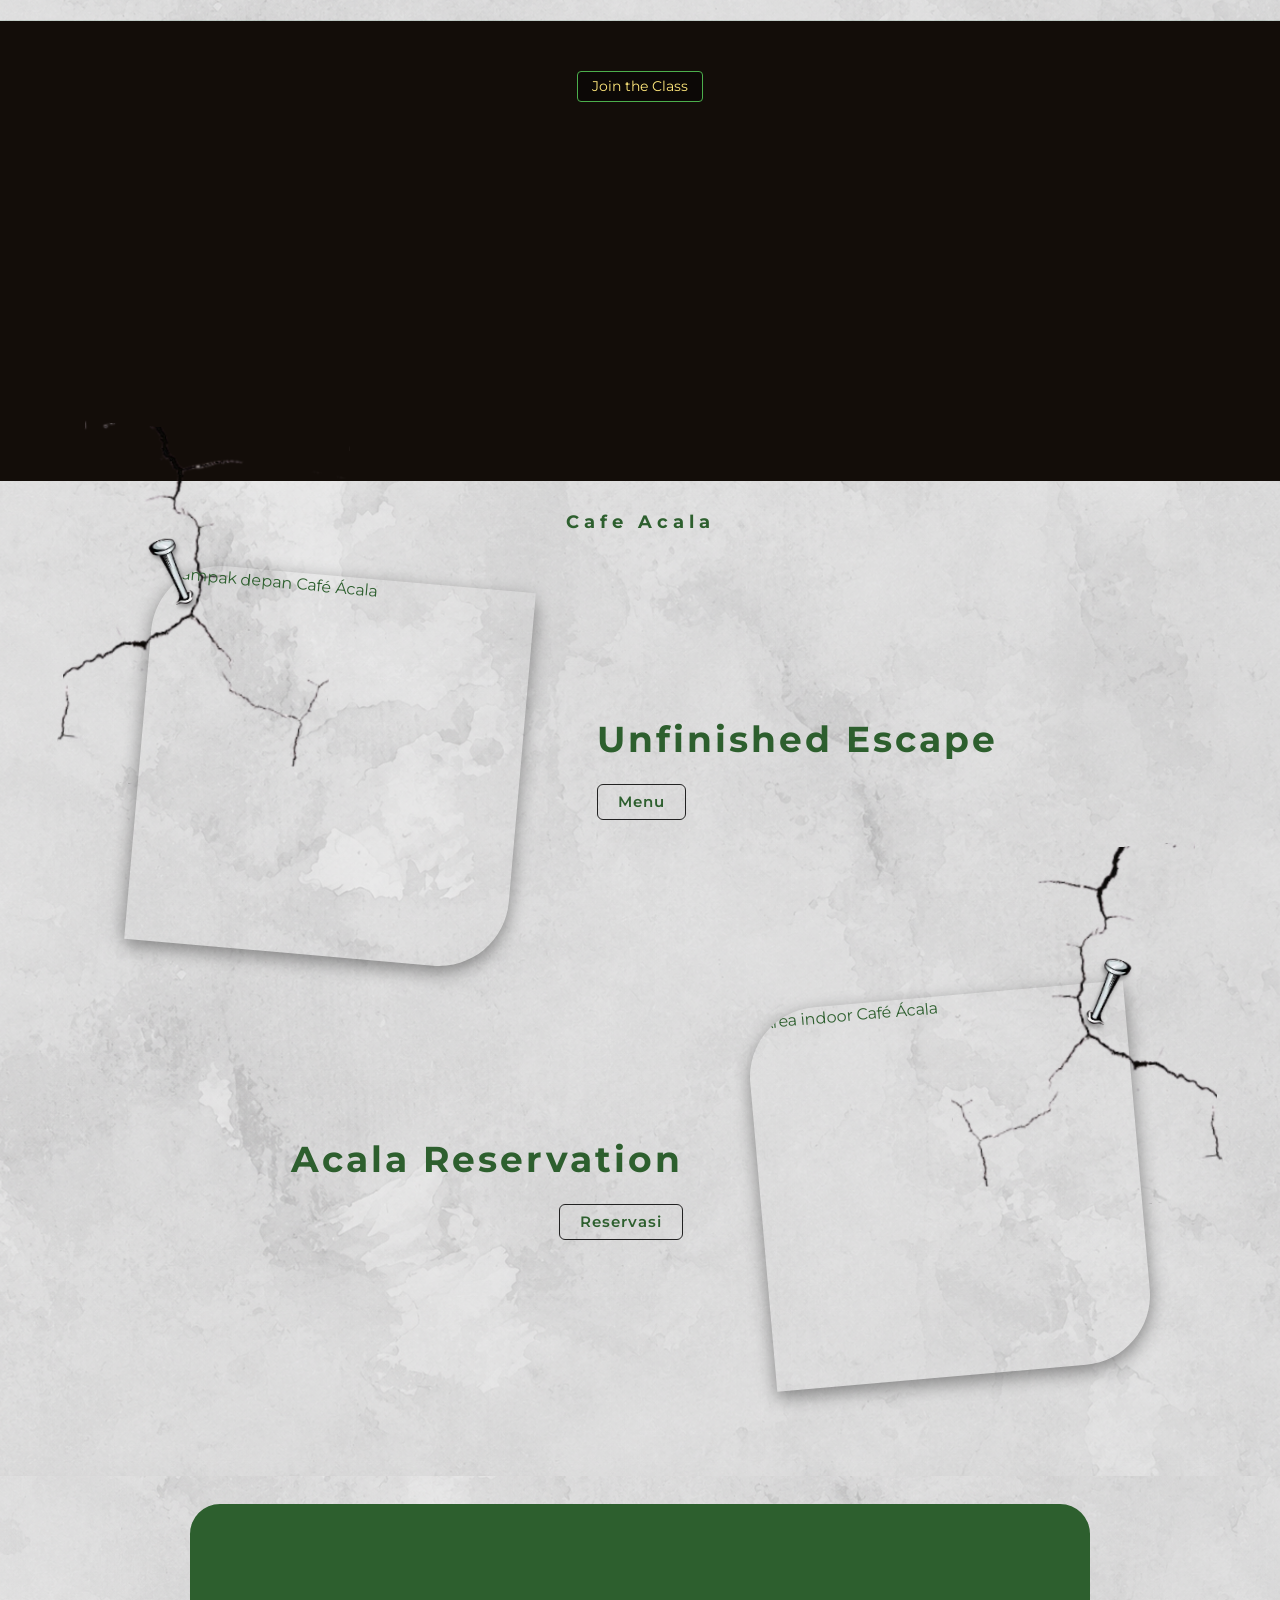
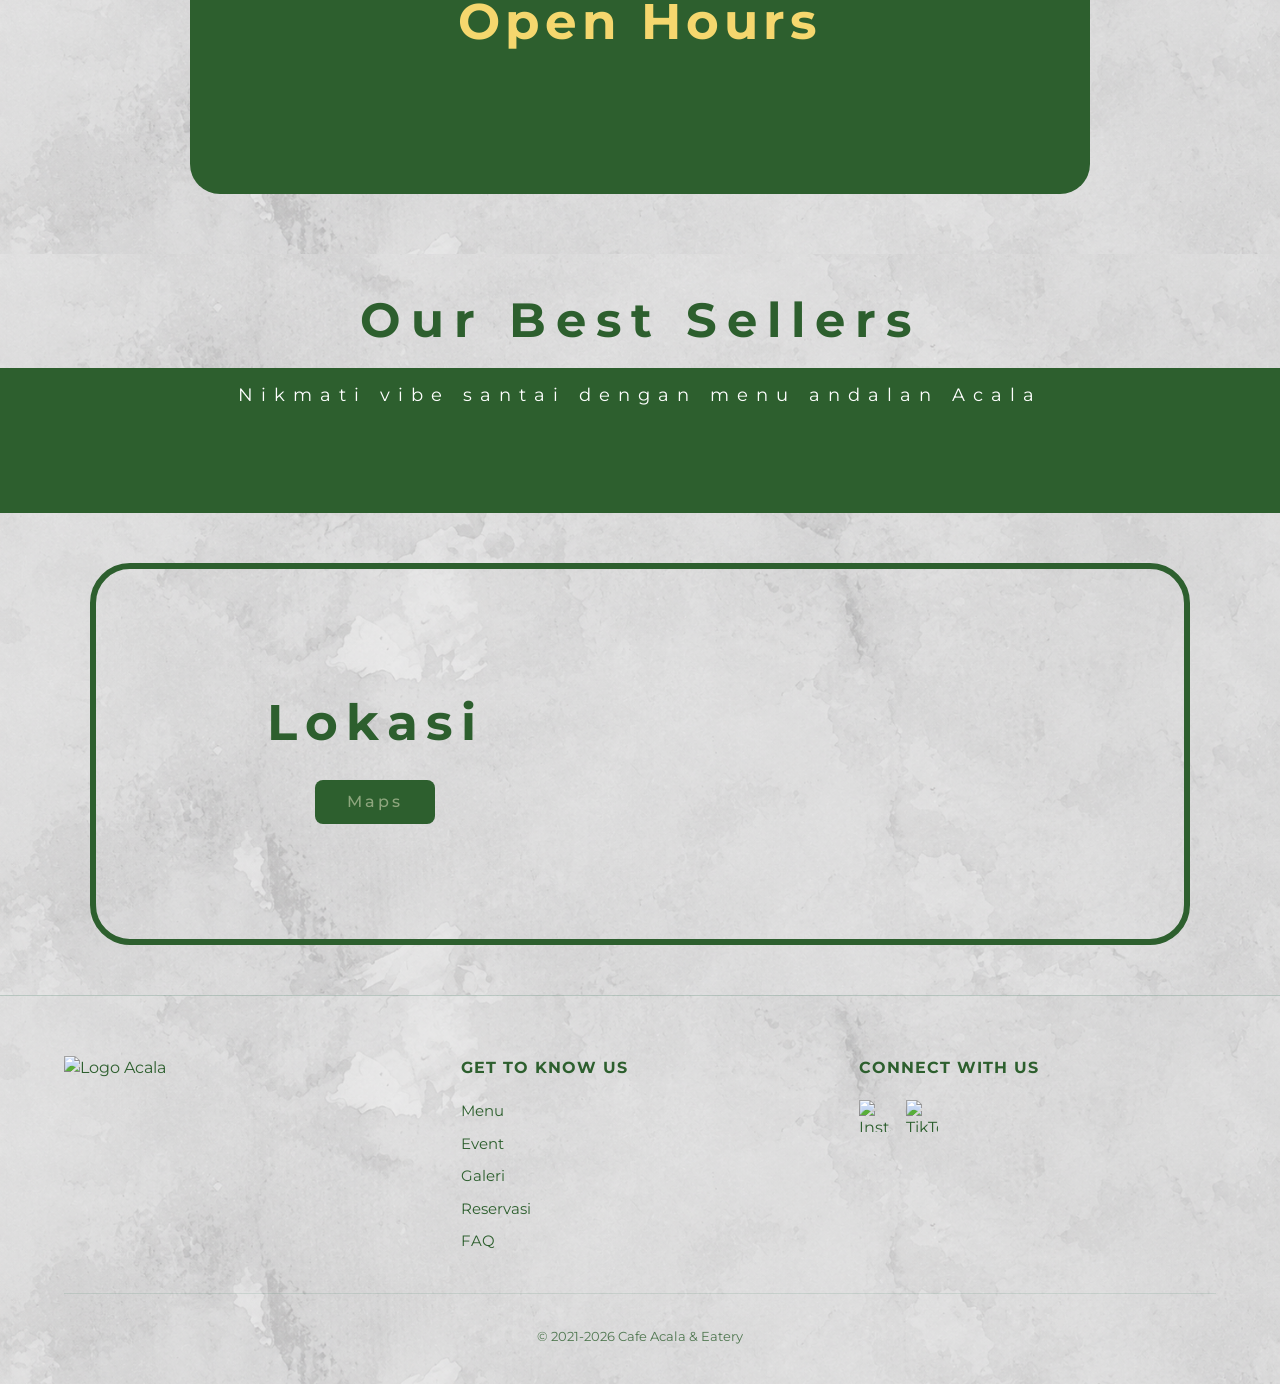
==== commit cc02922b: "Update" ====
--- a/index.html
+++ b/index.html
@@ -13,6 +13,7 @@
   <header id="navbar" class="navbar"></header>
 
   <main>
+
     <!-- HERO: carousel event -->
     <section class="hero" id="event">
       <div class="hero-bg" id="hero-bg"></div>
@@ -24,83 +25,41 @@
     </section>
 
     <!-- TENTANG -->
-<section class="tembok">
+    <section class="tembok">
+      <h2 class="judul-kecil" id="nama">Cafe Acala</h2>
 
-  <h2 class="judul-kecil" id="nama">Cafe Acala</h2>
+      <!-- ABOUT -->
+      <div class="blok">
+        <figure class="foto-wrap kiri">
+          <img id="gambar-about" src="" alt="Tampak depan Café Ácala">
+          <span class="lubang" aria-hidden="true"></span>
+        </figure>
 
-  <!-- ABOUT -->
-  <div class="blok">
+        <div class="blok-teks">
+          <h3 id="judul-about">Unfinished Escape</h3>
+          <p id="deskripsi"></p>
+          <a class="btn-garis" href="menu.html">Menu</a>
+        </div>
+      </div>
 
-    <figure class="foto-wrap kiri">
-      <img
-        id="gambar-about"
-        src=""
-        alt="Tampak depan Café Ácala">
-    </figure>
+      <!-- RESERVASI -->
+      <div class="blok balik">
+        <div class="blok-teks">
+          <h3 id="judul-reservasi">Acala Reservation</h3>
+          <p id="deskripsi-reservasi"></p>
+          <a class="btn-garis" href="reservasi.html">Reservasi</a>
+        </div>
 
-    <div class="blok-teks">
-
-      <h3 id="judul-about">
-        Unfinished Escape
-      </h3>
-
-      <p id="deskripsi"></p>
-
-      <a
-        class="btn-garis"
-        href="menu.html">
-        Menu
-      </a>
-
-    </div>
-  </div>
-
-
-  <!-- RESERVASI -->
-  <div class="blok balik">
-
-    <div class="blok-teks">
-
-      <h3 id="judul-reservasi">
-        Acala Reservation
-      </h3>
-
-      <p id="deskripsi-reservasi"></p>
-
-      <a
-        class="btn-garis"
-        href="reservasi.html">
-        Reservasi
-      </a>
-
-    </div>
-
-    <figure class="foto-wrap kanan">
-      <img
-        id="gambar-reservasi"
-        src=""
-        alt="Area indoor Café Ácala">
-    </figure>
-
-  </div>
-
-</section>
+        <figure class="foto-wrap kanan">
+          <img id="gambar-reservasi" src="" alt="Area indoor Café Ácala">
+          <span class="lubang" aria-hidden="true"></span>
+        </figure>
+      </div>
+    </section>
 
     <!-- OPEN HOURS -->
     <section class="tembok jam-wrap">
       <div class="retak">
-        <svg class="retak-svg" viewBox="0 0 1000 560" preserveAspectRatio="xMidYMid slice" aria-hidden="true">
-          <defs>
-            <linearGradient id="rimg" x1="0" y1="0" x2="1" y2="1"><stop offset="0" stop-color="#b9b5ad"/><stop offset="1" stop-color="#6f6b64"/></linearGradient>
-            <linearGradient id="lampg" x1="0" y1="0" x2="1" y2="0"><stop offset="0" stop-color="#2b2b2b"/><stop offset=".5" stop-color="#5a5a5a"/><stop offset="1" stop-color="#1a1a1a"/></linearGradient>
-          </defs>
-          <g fill="none" stroke="#111" stroke-linejoin="miter" stroke-width="3" opacity=".9"><polyline points="727,92 752,81 778,81 803,71 818,49" /><polyline points="578,481 596,497 619,502 643,498 667,503 691,504" /><polyline points="527,477 511,504 513,536 511,568 510,600 526,628" /><polyline points="908,285 925,291 942,291 956,302 969,313 979,328" /><polyline points="419,484 392,510 356,517 323,535 294,558 279,592" /><polyline points="626,481 641,502 649,527 669,542 692,553" /><polyline points="169,406 155,412 146,423 141,436 128,444 114,444 100,446 86,450" /><polyline points="527,47 534,21 548,-2 565,-23 591,-29" /><polyline points="721,473 741,489 764,501 787,513 803,533 828,542 848,558 860,581" /><polyline points="191,436 174,479 156,521 147,565 159,609" /><polyline points="239,453 218,453 197,459 175,456 154,450 136,437 116,430" /><polyline points="264,84 255,86 246,84 236,85 227,89 218,91 211,97 201,97" /><polyline points="760,118 763,93 775,71 797,60 821,53 845,56" /><polyline points="785,469 803,488 827,502 851,515 861,540" /><polyline points="578,481 574,497 575,514 581,530 587,546 584,563 591,579 589,596" /><polyline points="472,42 486,27 491,7 497,-12 502,-32 509,-51 516,-70 511,-89" /><polyline points="124,316 100,319 76,316 52,320 28,324 4,319 -18,308" /><polyline points="191,436 170,437 154,450 138,463 126,480 111,494" /><polyline points="219,104 198,99 179,91 164,77 156,57 145,40 143,19" /><polyline points="863,224 880,221 898,218 913,208 930,206 946,214 962,222" /><polyline points="863,224 875,207 893,197 913,188 933,184 954,178 974,176 995,181" /><polyline points="760,118 773,82 783,46 801,13 805,-25 818,-61" /></g>
-          <polygon points="908,285 892,317 888,350 860,379 835,407 822,443 785,469 721,473 687,478 626,481 578,481 527,477 473,486 419,484 369,476 322,482 266,475 239,453 191,436 169,406 150,376 126,348 124,316 99,285 119,254 115,220 152,194 174,166 179,128 219,104 264,84 326,83 366,58 420,54 472,42 527,47 582,48 635,56 681,75 727,92 760,118 802,137 824,166 851,193 863,224 886,253" fill="url(#rimg)" stroke="#2a2a2a" stroke-width="2"/>
-          <polygon points="890,285 875,315 871,346 845,373 820,399 808,432 773,457 711,461 679,465 621,468 575,468 526,464 474,473 423,471 375,463 330,469 276,463 251,442 204,426 183,398 165,370 142,344 140,314 116,285 135,256 132,224 167,200 188,174 193,138 231,116 274,97 334,96 372,73 424,69 474,58 526,62 578,64 629,71 673,89 717,104 748,129 789,147 810,174 835,199 847,228 870,255" fill="#244027"/>
-          <line x1="500" y1="70" x2="500" y2="150" stroke="#111" stroke-width="2"/>
-          <polygon points="445,205 555,205 500,150" fill="url(#lampg)"/>
-          <ellipse cx="500" cy="205" rx="55" ry="8" fill="#111"/>
-        </svg>
         <div class="retak-isi">
           <h2>Open Hours</h2>
           <div class="jam-grid" id="open-hours"></div>
@@ -118,119 +77,82 @@
       <div class="best-list" id="best-list"></div>
     </section>
 
-<!-- LOKASI -->
-<section class="lokasi-section">
-  <div class="lokasi-container">
+    <!-- LOKASI -->
+    <section class="lokasi-section">
+      <div class="lokasi-container">
 
-    <div class="lokasi-info">
-      <h2>Lokasi</h2>
+        <div class="lokasi-info">
+          <h2>Lokasi</h2>
+          <p id="alamat"></p>
+          <a id="btn-maps" class="btn-maps" href="#" target="_blank" rel="noopener noreferrer">Maps</a>
+        </div>
 
-      <p id="alamat"></p>
+        <div class="lokasi-map">
+          <iframe
+            id="peta"
+            title="Lokasi Cafe Acala"
+            loading="lazy"
+            allowfullscreen
+            referrerpolicy="no-referrer-when-downgrade">
+          </iframe>
+        </div>
 
-      <a
-        id="btn-maps"
-        href="#"
-        target="_blank"
-        class="btn-maps"
-        rel="noopener noreferrer">
-        Maps
-      </a>
+      </div>
+    </section>
+
+  </main>
+
+  <!-- FOOTER -->
+  <footer class="footer-section">
+
+    <div class="footer-container">
+
+      <!-- Kolom 1: Logo -->
+      <div class="footer-col footer-brand">
+        <img src="assets/logo_acala.png" alt="Logo Acala" class="footer-logo">
+      </div>
+
+      <!-- Kolom 2: Get to Know Us -->
+      <div class="footer-col">
+        <h3>GET TO KNOW US</h3>
+        <ul class="footer-links">
+          <li><a href="menu.html">Menu</a></li>
+          <li><a href="index.html#event">Event</a></li>
+          <li><a href="galeri.html">Galeri</a></li>
+          <li><a href="reservasi.html">Reservasi</a></li>
+          <li><a href="faq.html">FAQ</a></li>
+        </ul>
+      </div>
+
+      <!-- Kolom 3: Connect With Us -->
+      <div class="footer-col">
+        <h3>CONNECT WITH US</h3>
+
+        <a id="footer-whatsapp" class="footer-contact" href="#"
+           target="_blank" rel="noopener noreferrer"></a>
+
+        <a id="footer-email" class="footer-contact" href="#"></a>
+
+        <div class="footer-socials">
+          <a id="footer-instagram" href="#" target="_blank"
+             rel="noopener noreferrer" aria-label="Instagram">
+            <img src="assets/Instagram_logo_2022.svg.webp" alt="Instagram">
+          </a>
+          <a id="footer-tiktok" href="#" target="_blank"
+             rel="noopener noreferrer" aria-label="TikTok">
+            <img src="assets/tiktok-icon2.png" alt="TikTok">
+          </a>
+        </div>
+      </div>
+
     </div>
 
-    <div class="lokasi-map">
-      <iframe
-        id="peta"
-        title="Lokasi Cafe Acala"
-        loading="lazy"
-        allowfullscreen
-        referrerpolicy="no-referrer-when-downgrade">
-      </iframe>
+    <!-- Copyright -->
+    <div class="footer-bottom">
+      <p>&copy; 2021-2026 Cafe Acala &amp; Eatery</p>
     </div>
 
-  </div>
-</section>
-
-  <footer class="footer-section">
-
-  <div class="footer-container">
-
-    <!-- Kolom 1: Logo & Nama Brand -->
-    <div class="footer-col footer-brand">
-      <img
-        src="assets/logo_acala.png"
-        alt="Logo Acala"
-        class="footer-logo">
-    </div>
-
-
-    <!-- Kolom 2: Get to Know Us -->
-    <div class="footer-col">
-      <h3>GET TO KNOW US</h3>
-
-      <ul class="footer-links">
-        <li><a href="#menu">Menu</a></li>
-        <li><a href="#event">Event</a></li>
-        <li><a href="#galeri">Galeri</a></li>
-        <li><a href="#reservasi">Reservasi</a></li>
-        <li><a href="#faq">FAQ</a></li>
-      </ul>
-    </div>
-
-
-    <!-- Kolom 3: Connect With Us -->
-    <div class="footer-col">
-      <h3>CONNECT WITH US</h3>
-
-      <a
-        id="footer-whatsapp"
-        class="footer-contact"
-        href="#"
-        target="_blank"
-        rel="noopener noreferrer">
-      </a>
-
-      <a
-        id="footer-email"
-        class="footer-contact"
-        href="#">
-      </a>
-
-      <div class="footer-socials">
-
-        <a
-          id="footer-instagram"
-          href="#"
-          target="_blank"
-          rel="noopener noreferrer"
-          aria-label="Instagram">
-          <img
-            src="assets/Instagram_logo_2022.svg.webp"
-            alt="Instagram">
-        </a>
-
-        <a
-          id="footer-tiktok"
-          href="#"
-          target="_blank"
-          rel="noopener noreferrer"
-          aria-label="TikTok">
-          <img
-            src="assets/tiktok-icon2.png"
-            alt="TikTok">
-        </a>
-
-      </div>
-    </div>
-
-  </div>
-
-
-  <!-- Copyright di bagian paling bawah -->
-  <div class="footer-bottom">
-    <p>&copy; 2021-2026 Cafe Acala & Eatery</p>
-  </div>
-
-</footer>
+  </footer>
 
   <script src="js/api.js"></script>
   <script src="js/layout.js"></script>
--- a/css/style.css
+++ b/css/style.css
@@ -1,14 +1,23 @@
+
+
+/* ========== VARIABEL ========== */
 :root {
-  --hitam: #A9BA9D;
+  --hitam: #D9D9D9;
   --kuning: #FFE77B;
-  --hijau2: #2D5F2E;
-  --tembok: #8EA67E;
-  --tembok-gelap: #777;
-  --hijau: #2f6a2f;
-  --hijau-tua: #1f3d24;
-  --teks: #111;
-  --font: "Montserrat", Georgia, "Times New Roman", serif;
-}
+  --hijau2: #2d5f2e;
+  --tembok: #D9D9D9;
+  --tembok-gelap: #C8C8C8;
+  --hijau: #2d5f2e;
+  --hijau-tua: #2d5f2e;
+  --teks: #2d5f2e;
+  --font: "Montserrat", sans-serif;
+
+  /* Tekstur asli gray.png, tanpa overlay tebal */
+  --latar-tembok: url("../assets/gray.png");
+}
+
+
+/* ========== DASAR ========== */
 * { box-sizing: border-box; }
 html { scroll-behavior: smooth; scroll-padding-top: 72px; }
 body { margin: 0; font-family: var(--font); font-style: normal; color: var(--teks); background: var(--hitam); line-height: 1.5; }
@@ -17,112 +26,288 @@
 h1, h2, h3, h4 { font-weight: 400; margin: 0; }
 :focus-visible { outline: 3px solid var(--kuning); outline-offset: 2px; }
 
-/* ---------- navbar ---------- */
-.navbar { position: sticky; top: 0; z-index: 20; display: flex; align-items: center; justify-content: space-between; gap: 8px 16px; flex-wrap: wrap; padding: 10px 5vw; background: var(--hitam); }
-.navbar .brand {display: flex; align-items: center; gap: 10px; color: #5b9a5b; text-decoration: none;}
-.navbar .brand .logo-icon { height: 50px; width: auto;}
-.navbar .brand .logo-text { height: 23px; width: auto;}
+/* ========== NAVBAR ========== */
+.navbar {
+  position: sticky;
+  top: 0;
+  z-index: 20;
+  display: flex;
+  align-items: center;
+  justify-content: space-between;
+  gap: 8px 16px;
+  flex-wrap: wrap;
+  padding: 10px 5vw;
+
+  background-color: #D9D9D9;
+  background-image: var(--latar-tembok);
+  background-size: cover;
+  background-position: center;
+  background-repeat: no-repeat;
+
+  border-bottom: 1px solid rgba(33, 103, 71, 0.15);
+}
+
+.navbar .brand {
+  display: flex;
+  align-items: center;
+  gap: 10px;
+  color: var(--hijau-tua);
+  text-decoration: none;
+}
+
+.navbar .brand .logo-icon {
+  height: 50px;
+  width: auto;
+}
+
+.navbar .brand .logo-text {
+  height: 23px;
+  width: auto;
+}
+
 .navbar nav a {
-  color: var(--hijau2);
+  display: inline-block;
+  color: var(--hijau-tua);
   text-decoration: none;
-  font-size: 16px;
-  font-style: normal;
+  font-family: var(--font);
+  font-size: 15px;
+  font-weight: 600;
   padding: 8px 18px;
   border-radius: 999px;
+  transition: background-color 0.25s ease,
+              color 0.25s ease;
+}
+
+/* Menu saat diarahkan kursor atau aktif */
+.navbar nav a:hover,
+.navbar nav a.aktif,
+.navbar nav a:active {
+  color: var(--kuning);
+  background-color: var(--hijau-tua);
+  text-decoration: none;
   transition: 0.2s ease;
 }
 
-/* Saat kursor diarahkan */
-.navbar nav a:hover {
-  color: var(--kuning);
-  background: var(--hijau-tua);
+/* ========== TOMBOL OUTLINE ========== */
+.btn-garis {
+  display: inline-block;
+  padding: 8px 22px;
+  border: 1.5px solid var(--hijau-tua);
+  border-radius: 3px;
+  color: var(--hijau-tua);
+  background: transparent;
   text-decoration: none;
-}
-
-/* Menu yang sedang aktif */
-.navbar nav a.aktif {
-  color: var(--kuning);
-  background: var(--hijau-tua);
-  text-decoration: none;
-}
-
-/* ---------- tombol ---------- */
+  font-family: var(--font);
+  font-size: 14px;
+  font-weight: 600;
+  letter-spacing: 1px;
+  transition: background-color 0.25s ease,
+              color 0.25s ease;
+}
+
+.btn-garis:hover {
+  color: #FFFFFF;
+  background-color: var(--hijau-tua);
+}
+
+/* ========== TOMBOL HIJAU ========== */
 .btn-garis { display: inline-block; padding: 6px 20px; border: 1.5px solid #222; border-radius: 6px; text-decoration: none; background: transparent; font-style: normal; font-size: 15px; }
 .btn-garis:hover { background: rgba(0,0,0,.12); }
 .btn-hijau { display: inline-block; padding: 4px 14px; border: 1.5px solid #4cae4c; border-radius: 4px; color: #FFE77B; background: rgba(0,0,0,.35); text-decoration: none; font-size: 14px; }
 .btn-hijau:hover { background: rgba(76,174,76,.25); }
 
-/* ---------- hero ---------- */
+
+.btn-hijau:hover {
+  color: var(--hijau-tua);
+  background-color: transparent;
+}
+
+/* ========== NAVBAR MOBILE ========== */
+@media (max-width: 768px) {
+  .navbar {
+    padding: 10px 4vw;
+    gap: 10px;
+  }
+
+  .navbar nav {
+    display: flex;
+    flex-wrap: wrap;
+    gap: 4px;
+  }
+
+  .navbar nav a {
+    padding: 7px 10px;
+    font-size: 13px;
+  }
+
+  .navbar .brand .logo-icon {
+    height: 42px;
+  }
+
+  .navbar .brand .logo-text {
+    height: 20px;
+  }
+}
+
+
+/* ========== HERO ========== */
 .hero { position: relative; overflow: hidden; min-height: 460px; padding: 40px 5vw 48px; text-align: center; color: #fff; display: flex; flex-direction: column; align-items: center; gap: 28px; }
 .hero-bg { position: absolute; inset: -20px; background: #2a1d14 center/cover; filter: blur(6px) brightness(.45); transition: background-image .4s; }
 .hero-text, .hero-slider { position: relative; }
-.hero-text h1 {
-    font-family: "Montserrat";
-    font-size: clamp(28px, 5vw, 48px);
-    margin-bottom: 10px;
-}
+.hero-text h1 { font-family: "Montserrat"; font-size: clamp(28px, 5vw, 48px); margin-bottom: 10px; }
 .hero-slider { display: flex; align-items: center; justify-content: center; gap: 16px; width: 100%; max-width: 1100px; }
 .slide { border: 0; padding: 0; background: none; cursor: pointer; flex: 1 1 0; border-radius: 12px; overflow: hidden; }
 .slide img { width: 100%; height: 100%; object-fit: cover; aspect-ratio: 4/3; }
 .slide.kiri, .slide.kanan { opacity: .8; }
 .slide.tengah { flex: 1.6 1 0; box-shadow: 0 6px 24px rgba(0,0,0,.6); cursor: default; }
 
+/* ---------- Foto About & Reservasi ---------- */
+.foto-wrap {
+    position: relative;
+    flex: 0 0 38%;
+    max-width: 380px;
+    margin: 0;
+}
+
+/* Persegi, radius: kiri-atas 70, kanan-atas 0, kanan-bawah 70, kiri-bawah 0 */
+.foto-wrap img {
+    display: block;
+    width: 100%;
+    aspect-ratio: 1 / 1;
+    object-fit: cover;
+    border-radius: 70px 0 70px 0;
+    box-shadow: 0 6px 18px rgba(0,0,0,.4);
+}
+
+.foto-wrap.kiri  { transform: rotate(5deg); }   /* About: miring ke kanan */
+.foto-wrap.kanan { transform: rotate(-5deg); }  /* Reservasi: miring ke kiri */
+
+/* ========== TEMBOK BETON (About & Reservasi) ========== */
 /* ---------- tembok beton ---------- */
 .tembok {
-    background:
-        linear-gradient(
-            rgba(142, 166, 126, 0.8),
-            rgba(142, 166, 126, 0.8)
-        ),
-        url("../assets/background.jpg");
+    background: var(--latar-tembok);
     background-size: cover;
     background-position: center;
     background-repeat: no-repeat;
     padding: 28px 7vw 60px;
-}
-.judul-kecil { text-align: center; font-size: 32px; font-s.judul-kecil {
-    text-align: center;
-    font-family: "Montserrat", sans-serif;
-    font-size: 18px;
-    font-style: normal;
-    font-weight: 700;
-    margin-bottom: 20px;
-    letter-spacing: 5px;
-}tyle: normal; font-weight: 700; margin-bottom: 20px; }
-.blok { display: flex; align-items: center; justify-content: center; gap: 6vw; margin: 40px auto; max-width: 1000px; }
+    overflow-x: clip;
+}.judul-kecil { text-align: center; font-family: "Montserrat", sans-serif; font-size: 18px; font-style: normal; font-weight: 700; margin-bottom: 20px; letter-spacing: 5px; }
+
+.blok { display: flex; align-items: center; justify-content: center; gap: 6vw; margin: 40px auto; max-width: 1000px; background: none; }
 .blok.balik { flex-direction: row; }
-.blok-teks {
-  flex: 1;
-  text-align: left;
-  font-family: "Montserrat", sans-serif;
-  font-style: normal;
-  letter-spacing: 3px;
-}
+.blok-teks { flex: 1; text-align: left; font-family: "Montserrat", sans-serif; font-style: normal; letter-spacing: 3px; background: none; }
 .blok.balik .blok-teks { text-align: right; }
 .blok h3 { font-weight: 700; font-size: clamp(26px, 4vw, 36px); margin-bottom: 10px; }
 .blok p { margin: 0 0 18px; font-size: 15px; }
-.foto-wrap {
-    flex: 0 0 38%;
-    max-width: 380px;
-    margin: 0;
-}
-
+
+/* Foto About & Reservasi */
+.foto-wrap { position: relative; flex: 0 0 38%; max-width: 380px; margin: 0; }
+/* Persegi, radius: kiri-atas 70, kanan-atas 0, kanan-bawah 70, kiri-bawah 0 */
+.foto-wrap img { display: block; width: 100%; aspect-ratio: 1 / 1; object-fit: cover; border-radius: 70px 0 70px 0; box-shadow: 0 6px 18px rgba(0,0,0,.4); }
+.foto-wrap.kiri  { transform: rotate(5deg); }   /* About: miring ke kanan */
+.foto-wrap.kanan { transform: rotate(-5deg); }  /* Reservasi: miring ke kiri */
+
+/* ========== EFEK RETAKAN TEMBOK DAN PAKU ========== */
+
+.foto-wrap.kiri,
+.foto-wrap.kanan {
+    position: relative;
+    isolation: isolate;
+}
+
+/* Gambar retakan di belakang foto */
+.foto-wrap.kiri::before,
+.foto-wrap.kanan::before {
+    content: "";
+    position: absolute;
+    z-index: -1;
+
+    width: 70%;
+    aspect-ratio: 354 / 477;
+    top: -35%;
+
+    background-image: url("../assets/image.svg");
+    background-size: 100% 100%;
+    background-position: center;
+    background-repeat: no-repeat;
+
+    pointer-events: none;
+}
+
+/* Retakan foto About */
+.foto-wrap.kiri::before {
+    left: -22%;
+}
+
+/* Retakan foto Reservasi */
+.foto-wrap.kanan::before {
+    right: -22%;
+    transform: scaleX(-1);
+}
+
+/* Paku di atas foto */
+.foto-wrap.kiri::after,
+.foto-wrap.kanan::after {
+    content: "";
+    position: absolute;
+    z-index: 2;
+
+    width: 15%;
+    aspect-ratio: 103 / 132;
+    top: -7%;
+
+    background-image: url("../assets/paku.svg");
+    background-size: 100% 100%;
+    background-position: center;
+    background-repeat: no-repeat;
+
+    filter: drop-shadow(2px 3px 2px rgba(0, 0, 0, .35));
+    pointer-events: none;
+}
+
+/* Posisi paku foto About */
+.foto-wrap.kiri::after {
+    left: -3%;
+}
+
+/* Posisi paku foto Reservasi */
+.foto-wrap.kanan::after {
+    right: -3%;
+    transform: scaleX(-1);
+}
+
+/* Foto berada di atas retakan */
 .foto-wrap img {
-    width: 100%;
-    aspect-ratio: 4/3;
-    object-fit: cover;
-    border-radius: 0 70px 0 70px;
-    box-shadow: 0 6px 18px rgba(0,0,0,.4);
-}
-
-.foto-wrap.kiri img {
-    transform: rotate(-4deg);
-}
-
-.foto-wrap.kanan img {
-    transform: rotate(5deg);
-}
-
+    position: relative;
+    z-index: 1;
+}
+.foto-wrap.kiri::before  { left: -22%; }
+.foto-wrap.kanan::before { right: -22%; transform: scaleX(-1); }
+
+/* Paku: di atas foto, menancap di sudut atas */
+.foto-wrap.kiri::after,
+.foto-wrap.kanan::after {
+    content: "";
+    position: absolute;
+    z-index: 2;
+    width: 15%;
+    aspect-ratio: 103 / 132;
+    top: -7%;
+    background: url("../assets/paku.svg") center / 100% 100% no-repeat;
+    filter: drop-shadow(2px 3px 2px rgba(0,0,0,.35));
+    pointer-events: none;
+}
+.foto-wrap.kiri::after  { left: -3%; }
+.foto-wrap.kanan::after { right: -3%; transform: scaleX(-1); }
+
+/* ========== OPEN HOURS ========== */
+.retak { position: relative; max-width: 900px; margin: 0 auto; padding: 80px 10%; text-align: center; background: #1f3d24; border-radius: 30px; }
+.retak-svg { display: none; }
+.lampu { display: none; }
+.retak h2 { font-family: "Montserrat", sans-serif; font-size: 50px; color: #F5D76E; font-weight: 700; margin-bottom: 55px; border-bottom: none; letter-spacing: 5px; }
+.jam-grid { display: flex; justify-content: center; flex-wrap: wrap; gap: 20px 80px; text-align: center; }
+.jam-grid h3 { font-family: "Montserrat", sans-serif; color: #F5D76E; font-size: 25px; font-weight: 500; letter-spacing: 3px; }
+.jam-grid p { font-family: "Montserrat", sans-serif; color: #F5D76E; margin: 8px 0 0; font-size: 18px; font-weight: 400; letter-spacing: 3px; }
 /* ---------- open hours ---------- */
 .retak {
     position: relative;
@@ -130,7 +315,7 @@
     margin: 0 auto;
     padding: 80px 10%;
     text-align: center;
-    background: #1f3d24;
+    background: #2d5f2e;
     border-radius: 30px; /* dibuat lebih tumpul */
 }
 .retak-svg {
@@ -153,6 +338,7 @@
     justify-content: center;
     flex-wrap: wrap;
     gap: 20px 80px;
+    text-align: center;
 }
 .jam-grid h3 {
     font-family: "Montserrat", sans-serif;
@@ -164,166 +350,47 @@
 .jam-grid p {
     font-family: "Montserrat", sans-serif;
     color: #F5D76E;
-    margin: 2px 0 0;
+    margin: 8px 0 0;
     font-size: 18px;
-    font-weight: 90;
+    font-weight: 400;
     letter-spacing: 3px;
 }
-
-/* ---------- best sellers section ---------- */
-/* Container khusus bagian judul di luar section hijau tua */
-/* Wrapper untuk judul "Our Best Sellers" */
-.best-header-wrapper {
-  background: var(--tembok); /* Latar hijau muda */
-  text-align: center;
-  padding-top: 30px;    /* Jarak dari atas (konten sebelumnya) */
-  padding-bottom: 12px; /* Jarak bawah diperkecil agar rapat dengan card hijau */
-}
-
-.best-header-wrapper h2 {
-  font-family: "Montserrat", sans-serif;
-  font-size: clamp(32px, 5vw, 48px);
-  color: var(--hijau2);
-  font-weight: 700;
-  letter-spacing: 10px; /* Jarak antar huruf seperti gambar 2 */
-  margin: 0;            /* Menghilangkan margin bawaan agar tidak berjarak */
-}
+/* ========== BEST SELLERS ========== */
+/* Wrapper judul "Our Best Sellers" (latar sama dengan tembok) */
+.best-header-wrapper { background: var(--latar-tembok); background-size: cover; background-position: center; background-repeat: no-repeat; text-align: center; padding-top: 30px; padding-bottom: 12px; }
+.best-header-wrapper h2 { font-family: "Montserrat", sans-serif; font-size: clamp(32px, 5vw, 48px); color: var(--hijau2); font-weight: 700; letter-spacing: 10px; margin: 0; }
 
 /* Card hijau tua */
-.best { 
-  background: var(--hijau-tua); 
-  color: #fff; 
-  text-align: center; 
-  padding-top: 14px;    /* Padding atas diperkecil agar teks mepet ke atas */
-  padding-bottom: 56px;
-  padding-left: 5vw;
-  padding-right: 5vw;
-}
-
-/* Teks di dalam card hijau tua */
-.best > p { 
-  margin-top: 0;        /* Menghilangkan jarak atas */
-  margin-bottom: 30px;  /* Jarak teks ke produk di bawahnya */
-  font-size: 18px; 
-  color: #fff; 
-  font-style: normal;
-  letter-spacing: 8px;
-}
-.best-list { 
-  display: flex; 
-  align-items: flex-end; 
-  justify-content: center; 
-  gap: 8px; 
-  max-width: 1100px; 
-  margin: 0 auto; 
-  padding-top: 18px; 
-}
-
-.best-card { 
-  position: relative; 
-  flex: 1 1 0; 
-  max-width: 190px; 
-  display: flex; 
-  flex-direction: column; 
-  align-items: center; 
-  justify-content: flex-end; 
-  text-align: center; 
-  padding: 0 10px 20px; 
-  color: #111; 
-  text-decoration: none; 
-}
-
-.best-card > * { 
-  position: relative; 
-}
-
-.best-card img { 
-  height: 190px; 
-  width: auto; 
-  max-width: 100%; 
-  object-fit: contain; 
-  margin-bottom: 10px; 
-}
-
-.best-card h3 { 
-  font-size: 17px; 
-  font-style: normal; 
-}
-
-.best-card small { 
-  font-size: 15px; 
-  font-style: normal; 
-}
-
-.best-card:nth-child(1)::before {
-  content: ""; 
-  position: absolute; 
-  left: 0; 
-  right: 0; 
-  bottom: -6px; 
-  top: 35%; 
-  background: #C4C4C4; 
-  clip-path: polygon(round 16px, 22% 0%, 78% 0%, 100% 100%, 0% 100%);
-}
-
-.best-card:nth-child(2)::before {
-  content: ""; 
-  position: absolute; 
-  left: 0; 
-  right: 0; 
-  bottom: -6px; 
-  top: 35%; 
-  background: #C4C4C4; 
-  clip-path: polygon(round 16px, 0% 0%, 100% 0%, 78% 100%, 22% 100%);
-}
-
-.best-card.sorot { 
-  flex: 1.6 1 0; 
-  max-width: 290px; 
-  padding-bottom: 28px; 
-}
-.best-card.sorot::before { 
-  content: ""; 
-  position: absolute; 
-  left: 0; 
-  right: 0; 
-  bottom: -14px; 
-  top: 32%; 
-  background: var(--kuning); 
-  clip-path: polygon(round 22px, 20% 0%, 80% 0%, 100% 100%, 0% 100%); 
-}
-.best-card.sorot img { 
-  height: 290px; 
-}
-.best-card.sorot h3 { 
-  font-size: 23px; 
-  font-style: normal; 
-}
-.best-card.sorot small { 
-  font-size: 17px; 
-  font-style: normal; 
-}
-
-.best-card:nth-child(4)::before {
-  content: ""; 
-  position: absolute; 
-  left: 0; 
-  right: 0; 
-  bottom: -6px; 
-  top: 35%; 
-  background: #C4C4C4; 
-  clip-path: polygon(round 16px, 0% 0%, 100% 0%, 78% 100%, 22% 100%);
-}
-
-/* ---------- LOKASI SECTION (Dibuat besar memenuhi layar sesuai UI/UX) ---------- */
+.best { background: var(--hijau-tua); color: #fff; text-align: center; padding: 14px 5vw 56px; }
+.best > p { margin-top: 0; margin-bottom: 30px; font-size: 18px; color: #fff; font-style: normal; letter-spacing: 8px; }
+.best-list { display: flex; align-items: flex-end; justify-content: center; gap: 8px; max-width: 1100px; margin: 0 auto; padding-top: 18px; }
+
+.best-card { position: relative; flex: 1 1 0; max-width: 190px; display: flex; flex-direction: column; align-items: center; justify-content: flex-end; text-align: center; padding: 0 10px 20px; color: #111; text-decoration: none; }
+.best-card > * { position: relative; }
+.best-card img { height: 190px; width: auto; max-width: 100%; object-fit: contain; margin-bottom: 10px; }
+.best-card h3 { font-size: 17px; font-style: normal; }
+.best-card small { font-size: 15px; font-style: normal; }
+
+/* Trapesium abu-abu (kartu 1, 2, 4) */
+.best-card:nth-child(1)::before,
+.best-card:nth-child(2)::before,
+.best-card:nth-child(4)::before { content: ""; position: absolute; left: 0; right: 0; bottom: -6px; top: 35%; background: #C4C4C4; }
+.best-card:nth-child(1)::before { clip-path: polygon(round 16px, 22% 0%, 78% 0%, 100% 100%, 0% 100%); }
+.best-card:nth-child(2)::before,
+.best-card:nth-child(4)::before { clip-path: polygon(round 16px, 0% 0%, 100% 0%, 78% 100%, 22% 100%); }
+
+/* Kartu tengah (sorotan, kuning) */
+.best-card.sorot { flex: 1.6 1 0; max-width: 290px; padding-bottom: 28px; }
+.best-card.sorot::before { content: ""; position: absolute; left: 0; right: 0; bottom: -14px; top: 32%; background: var(--kuning); clip-path: polygon(round 22px, 20% 0%, 80% 0%, 100% 100%, 0% 100%); }
+.best-card.sorot img { height: 290px; }
+.best-card.sorot h3 { font-size: 23px; font-style: normal; }
+.best-card.sorot small { font-size: 17px; font-style: normal; }
+
+
 .lokasi-section {
   padding: 50px 5vw;
-  background:
-    linear-gradient(
-      rgba(142, 166, 126, 0.8),
-      rgba(142, 166, 126, 0.8)
-    ),
-    url("../assets/background.jpg"); /* Menggunakan background gambar yang sama */
+  background-image: url("../assets/gray.png");
+  background-color: #D9D9D9;
   background-size: cover;
   background-position: center;
   background-repeat: no-repeat;
@@ -331,84 +398,28 @@
   justify-content: center;
 }
 
-.lokasi-container {
-  display: flex;
-  align-items: center;
-  justify-content: space-between;
-  background: transparent;
-  border: 5px solid var(--hijau-tua); 
-  border-radius: 28px; 
-  padding: 45px 55px; 
-  max-width: 1100px; 
-  width: 100%;
-  gap: 40px;
-}
-
-.lokasi-info {
-  flex: 1.1;
-  text-align: center;
-  display: flex;
-  flex-direction: column;
-  align-items: center;
-}
-
-.lokasi-info h2 {
-  font-family: "Montserrat", sans-serif;
-  font-size: 38px; 
-  color: var(--hijau-tua);
-  font-weight: 700;
-  letter-spacing: 8px;
-  margin-bottom: 16px;
-}
-
-.lokasi-info p {
-  font-family: "Montserrat", sans-serif;
-  font-size: 16px; 
-  line-height: 1.6;
-  color: var(--hijau-tua);
-  margin-bottom: 24px;
-  max-width: 400px;
-}
-
-.btn-maps {
-  display: inline-block;
-  background: var(--hijau-tua); 
-  color: #8EA67E;
-  padding: 10px 32px;
-  border-radius: 8px;
-  text-decoration: none;
-  font-size: 16px;
-  font-weight: 500;
-  letter-spacing: 3px;
-  transition: opacity 0.2s;
-}
-
-.btn-maps:hover {
-  opacity: 0.9;
-}
-
-.lokasi-map {
-  flex: 1.2;
-  display: flex;
-  justify-content: center;
-}
-
-.lokasi-map iframe {
-  width: 100%;
-  max-width: 440px;
-  height: 280px;
-  border: 0;
-  border-radius: 18px;
-  display: block;
-}
-
-/* ---------- FOOTER SECTION (Disesuaikan dengan referensi UI/UX) ---------- */
+.lokasi-container { display: flex; align-items: center; justify-content: space-between; background: transparent; border: 6px solid var(--hijau-tua); border-radius: 40px; padding: 45px 55px; max-width: 1100px; width: 100%; gap: 40px; }
+.lokasi-info { flex: 1.1; text-align: center; display: flex; flex-direction: column; align-items: center; gap: 10px; }
+.lokasi-info h2 { font-family: "Montserrat", sans-serif; font-size: 50px; color: var(--teks); font-weight: 700; letter-spacing: 8px; margin: 0; }
+.lokasi-info p { font-family: "Montserrat", sans-serif; font-size: 20px; line-height: 1.6; color: var(--teks); margin: 0; max-width: 400px; letter-spacing: 4px; }
+.btn-maps { display: inline-block; background: var(--hijau-tua); color: #8EA67E; padding: 10px 32px; border-radius: 8px; text-decoration: none; font-size: 16px; font-weight: 500; letter-spacing: 3px; transition: opacity 0.2s; margin: 0; }
+.btn-maps:hover { opacity: 0.9; }
+.lokasi-map { flex: 1.2; display: flex; justify-content: center; }
+.lokasi-map iframe { width: 100%; max-width: 440px; height: 280px; border: 0; border-radius: 18px; display: block; }
+
+/* ========== FOOTER ========== */
 .footer-section {
-  background: var(--hijau-footer); 
+  background-color: #D9D9D9;
+  background-image: var(--latar-tembok);
+  background-size: cover;
+  background-position: center;
+  background-repeat: no-repeat;
+
   padding: 60px 5vw 25px;
   color: var(--hijau-tua);
   font-family: inherit;
-  border-top: 1px solid rgba(31, 61, 36, 0.15);
+
+  border-top: 1px solid rgba(33, 103, 71, 0.2);
 }
 
 .footer-container {
@@ -425,24 +436,12 @@
   flex: 1;
 }
 
-.footer-brand {
-  display: flex;
-  align-items: center;
-}
-
-.footer-logo {
-  max-width: 160px;
-  height: auto;
-  object-fit: contain;
-}
-
 .footer-col h3 {
   font-size: 16px;
   font-weight: 700;
   letter-spacing: 1px;
   color: var(--hijau-tua);
   margin-bottom: 20px;
-  font-style: normal;
 }
 
 .footer-links {
@@ -455,24 +454,25 @@
   margin-bottom: 10px;
 }
 
-.footer-links a {
+.footer-links a,
+.footer-contact {
   color: var(--hijau-tua);
   text-decoration: none;
   font-size: 15px;
-  font-style: normal;
-  transition: opacity 0.2s;
-}
-
-.footer-links a:hover {
+  transition: opacity 0.2s ease;
+  display: block;
+  margin-bottom: 8px;
+}
+
+.footer-links a:hover,
+.footer-contact:hover {
   opacity: 0.7;
 }
 
-.footer-contact {
-  display: block;
-  font-size: 15px;
-  color: var(--hijau-tua);
-  margin-bottom: 10px;
-  font-style: normal;
+.footer-logo {
+  max-width: 160px;
+  height: auto;
+  object-fit: contain;
 }
 
 .footer-socials {
@@ -485,7 +485,7 @@
   width: 32px;
   height: 32px;
   object-fit: contain;
-  transition: transform 0.2s;
+  transition: transform 0.2s ease;
 }
 
 .footer-socials img:hover {
@@ -498,10 +498,9 @@
   font-size: 13px;
   color: var(--hijau-tua);
   opacity: 0.8;
-  font-style: normal;
-}
-
-/* ---------- halaman lain (menu, galeri, faq, event, detail) ---------- */
+  border-top: 1px solid rgba(33, 103, 71, 0.15);
+}
+/* ========== HALAMAN LAIN (menu, galeri, faq, event, detail) ========== */
 .section { padding: 24px 5vw; background: var(--tembok); min-height: 60vh; }
 .section h1 { margin-bottom: 16px; }
 .grid { display: grid; grid-template-columns: repeat(auto-fill, minmax(160px, 1fr)); gap: 14px; }
@@ -521,41 +520,370 @@
 .lightbox img { max-width: 100%; max-height: 75vh; }
 .lightbox p { color: #fff; text-align: center; }
 
-/* ---------- mobile ---------- */
+
+/* ==========================================================
+   HALAMAN MENU CAFÉ ÁCALA
+   Tekstur abu-abu gray.png tetap dipertahankan
+   ========================================================== */
+
+.menu-page {
+  --m-forest: #2d5f2e;
+  --m-yellow: #FFE77B;
+  --m-muted: #64776B;
+
+  width: 100%;
+  min-height: 75vh;
+  margin: 0;
+  padding: 28px 5vw 45px;
+  color: var(--m-forest);
+  font-family: var(--font);
+
+  /* Pertahankan tekstur abu-abu */
+  background: transparent;
+}
+
+/* Tekstur tetap terlihat di seluruh halaman menu */
+body:has(.menu-page) {
+  background-color: #D9D9D9;
+  background-image: url("../assets/gray.png");
+  background-repeat: repeat;
+  background-position: top left;
+  background-size: 350px auto;
+}
+
+/* Layout kategori kiri dan produk kanan */
+.menu-layout {
+  display: grid;
+  grid-template-columns: minmax(105px, 25%) minmax(0, 1fr);
+  align-items: start;
+  gap: 14px;
+}
+
+/* ================= KATEGORI ================= */
+
+.kategori-list {
+  list-style: none;
+  margin: 0;
+  padding: 12px 0 0;
+}
+
+.kategori-list li {
+  display: block;
+  width: fit-content;
+  max-width: 100%;
+  margin: 0 0 12px;
+  padding: 3px 5px;
+
+  color: #64776B;
+  font-size: 10px;
+  line-height: 1.5;
+  letter-spacing: 1px;
+  overflow-wrap: anywhere;
+  cursor: pointer;
+
+  transition: background-color .2s, color .2s;
+}
+
+.kategori-list li:hover {
+  color: var(--m-forest);
+}
+
+.kategori-list li.aktif {
+  color: var(--m-forest);
+  background: var(--m-yellow);
+  border-radius: 2px;
+  font-weight: 700;
+}
+
+.kategori-list li:focus-visible {
+  outline: 2px solid var(--m-forest);
+  outline-offset: 2px;
+}
+
+/* ================= GRID PRODUK ================= */
+
+.menu-grid {
+  display: grid;
+  grid-template-columns: repeat(2, minmax(0, 1fr));
+  gap: 20px 14px;
+  min-width: 0;
+}
+
+.menu-item {
+  min-width: 0;
+  padding-top: 14px;
+}
+
+
+/* Kotak hijau menu */
+.menu-card {
+  position: relative;
+  width: 100%;
+  height: 105px;
+  background-color: var(--m-forest);
+  border: none;
+
+  /* Sudut seperti referensi */
+  border-radius: 0 15px 0 15px;
+  overflow: visible;
+  box-shadow: none;
+}
+
+/* Gambar minuman: lebih tinggi dan vertikal */
+.menu-card .cup {
+  position: absolute;
+  z-index: 1;
+  width: auto;
+  height: 115px;
+  max-width: 90%;
+  top: -25px;
+  left: 50%;
+  transform: translateX(-50%);
+  object-fit: contain;
+  filter: drop-shadow(2px 3px 3px rgba(0, 0, 0, .2));
+}
+
+/* Nama dan harga di bagian bawah kartu */
+.menu-card .meta {
+  position: absolute;
+  z-index: 2;
+  left: 0;
+  right: 0;
+  bottom: 8px;
+
+  display: flex;
+  justify-content: center;
+  align-items: center;
+  flex-wrap: wrap;
+  gap: 4px;
+  padding: 0 3px;
+}
+
+.menu-card .nama {
+  color: var(--m-yellow);
+  font-size: 8px;
+  letter-spacing: .4px;
+}
+
+.menu-card .harga {
+  background-color: var(--m-yellow);
+  color: var(--m-forest);
+  padding: 2px 4px;
+  font-size: 8px;
+  white-space: nowrap;
+}
+
+
+/* ================= BADGE BEST SELLER / NEW ================= */
+
+.badge-burst {
+  position: absolute;
+  z-index: 3;
+  top: -17px;
+  left: -17px;
+
+  display: flex;
+  align-items: center;
+  justify-content: center;
+
+  width: 42px;
+  height: 42px;
+
+  background: var(--m-yellow);
+  color: var(--m-forest);
+
+  font-size: 7px;
+  font-weight: 800;
+  line-height: 1.15;
+  letter-spacing: .4px;
+  text-align: center;
+
+  clip-path: polygon(
+    50% 0%, 61% 20%, 83% 9%, 80% 32%,
+    100% 42%, 80% 54%, 92% 76%, 68% 74%,
+    61% 100%, 48% 80%, 29% 94%, 29% 70%,
+    5% 66%, 20% 48%, 0% 33%, 25% 29%,
+    20% 7%, 41% 19%
+  );
+}
+
+/* ================= TITIK PAGINATION ================= */
+
+.menu-pager {
+  display: flex;
+  justify-content: center;
+  align-items: center;
+  gap: 5px;
+  margin-top: 15px;
+}
+
+.menu-pager button {
+  width: 8px;
+  height: 8px;
+  padding: 0;
+  border: none;
+  border-radius: 50%;
+
+  background: #D5D5D5;
+  cursor: pointer;
+}
+
+.menu-pager button:hover,
+.menu-pager button.aktif {
+  background: var(--m-forest);
+}
+
+.menu-pager button:focus-visible {
+  outline: 2px solid var(--m-forest);
+  outline-offset: 2px;
+}
+
+/* Status loading / data kosong */
+.menu-status {
+  grid-column: 1 / -1;
+  padding: 20px 0;
+  color: var(--m-muted);
+  font-size: 12px;
+  text-align: center;
+}
+
+/* Animasi pergantian halaman */
+.menu-grid.swap {
+  animation: menuSwap .3s ease;
+}
+
+@keyframes menuSwap {
+  from {
+    opacity: 0;
+    transform: translateY(5px);
+  }
+  to {
+    opacity: 1;
+    transform: none;
+  }
+}
+
+/* ================= TABLET ================= */
+
+@media (min-width: 768px) {
+  .menu-page {
+    padding: 40px 5vw 55px;
+  }
+
+  .menu-layout {
+    grid-template-columns: minmax(150px, 24%) minmax(0, 1fr);
+    gap: 30px;
+  }
+
+  .kategori-list {
+    padding-top: 20px;
+  }
+
+  .kategori-list li {
+    margin-bottom: 18px;
+    padding: 4px 7px;
+    font-size: 13px;
+  }
+
+  .menu-grid {
+    grid-template-columns: repeat(2, minmax(0, 1fr));
+    gap: 30px 20px;
+  }
+
+  .menu-item {
+    padding-top: 25px;
+  }
+
+  .menu-card {
+    height: 180px;
+    border-radius: 0 28px 0 28px;
+  }
+
+  .menu-card .cup {
+    height: 135px;
+    top: -15px;
+  }
+
+  .menu-card .meta {
+    bottom: 12px;
+    gap: 7px;
+  }
+
+  .menu-card .nama,
+  .menu-card .harga {
+    font-size: 11px;
+  }
+
+  .badge-burst {
+    width: 58px;
+    height: 58px;
+    top: -23px;
+    left: -20px;
+    font-size: 9px;
+  }
+
+  .menu-pager {
+    margin-top: 22px;
+    gap: 7px;
+  }
+
+  .menu-pager button {
+    width: 10px;
+    height: 10px;
+  }
+}
+
+/* ================= DESKTOP ================= */
+
+@media (min-width: 1100px) {
+  .menu-layout {
+    grid-template-columns: minmax(180px, 22%) minmax(0, 1fr);
+    gap: 40px;
+  }
+
+  .menu-grid {
+    grid-template-columns: repeat(3, minmax(0, 1fr));
+    gap: 35px 25px;
+  }
+
+  .menu-card {
+    height: 200px;
+    border-radius: 0 35px 0 35px;
+  }
+
+  .menu-card .cup {
+    height: 155px;
+  }
+}
+
+/* Hormati pengaturan pengurangan animasi */
+@media (prefers-reduced-motion: reduce) {
+  .menu-grid.swap {
+    animation: none;
+  }
+}
+
+
+
+
+/* ========== MOBILE ========== */
 @media (max-width: 768px) {
-  .lokasi-container {
-    flex-direction: column;
-    text-align: center;
-    padding: 30px 20px;
-  }
-  .lokasi-info {
-    text-align: center;
-  }
-  .footer-container {
-    flex-direction: column;
-    align-items: center;
-    text-align: center;
-    gap: 30px;
-  }
-  .footer-brand {
-    justify-content: center;
-  }
-  .footer-socials {
-    justify-content: center;
-  }
   .navbar nav { gap: 4px 14px; }
   .navbar nav a { font-size: 14px; }
+
   .hero { min-height: 0; padding-bottom: 32px; }
   .hero-slider { gap: 8px; }
   .slide.kiri, .slide.kanan { flex: 0 0 16%; }
   .slide.kiri img, .slide.kanan img { aspect-ratio: 3/5; }
   .slide.tengah { flex: 1 1 0; }
+
   .tembok { padding: 24px 6vw 36px; }
   .blok { flex-direction: column; gap: 22px; margin: 28px auto; }
   .blok.balik { flex-direction: column-reverse; }
   .blok-teks, .blok.balik .blok-teks { text-align: center; }
-  .foto-miring { flex-basis: auto; width: 82%; }
+  .foto-wrap { flex-basis: auto; width: 82%; }
   .retak { padding: 100px 14% 70px; }
+
   .best { padding: 36px 3vw 40px; }
   .best-list { gap: 6px; }
   .best-card { padding: 0 3px 10px; }
@@ -564,10 +892,19 @@
   .best-card small { font-size: 11px; }
   .best-card.sorot img { height: 140px; }
   .best-card.sorot h3 { font-size: 13px; }
+
   .lokasi-container { flex-direction: column; text-align: center; padding: 30px 20px; }
   .lokasi-info { text-align: center; }
   .lokasi-map { width: 100%; }
   .lokasi-map iframe { width: 100%; max-width: 440px; height: 260px; }
+
+  .footer-container { flex-direction: column; align-items: center; text-align: center; gap: 30px; }
+  .footer-brand { justify-content: center; }
+  .footer-socials { justify-content: center; }
   .footer-grid { grid-template-columns: 1fr; }
 }
-@media (prefers-reduced-motion: reduce) { html { scroll-behavior: auto; } .hero-bg { transition: none; } }+
+@media (prefers-reduced-motion: reduce) {
+  html { scroll-behavior: auto; }
+  .hero-bg { transition: none; }
+}
